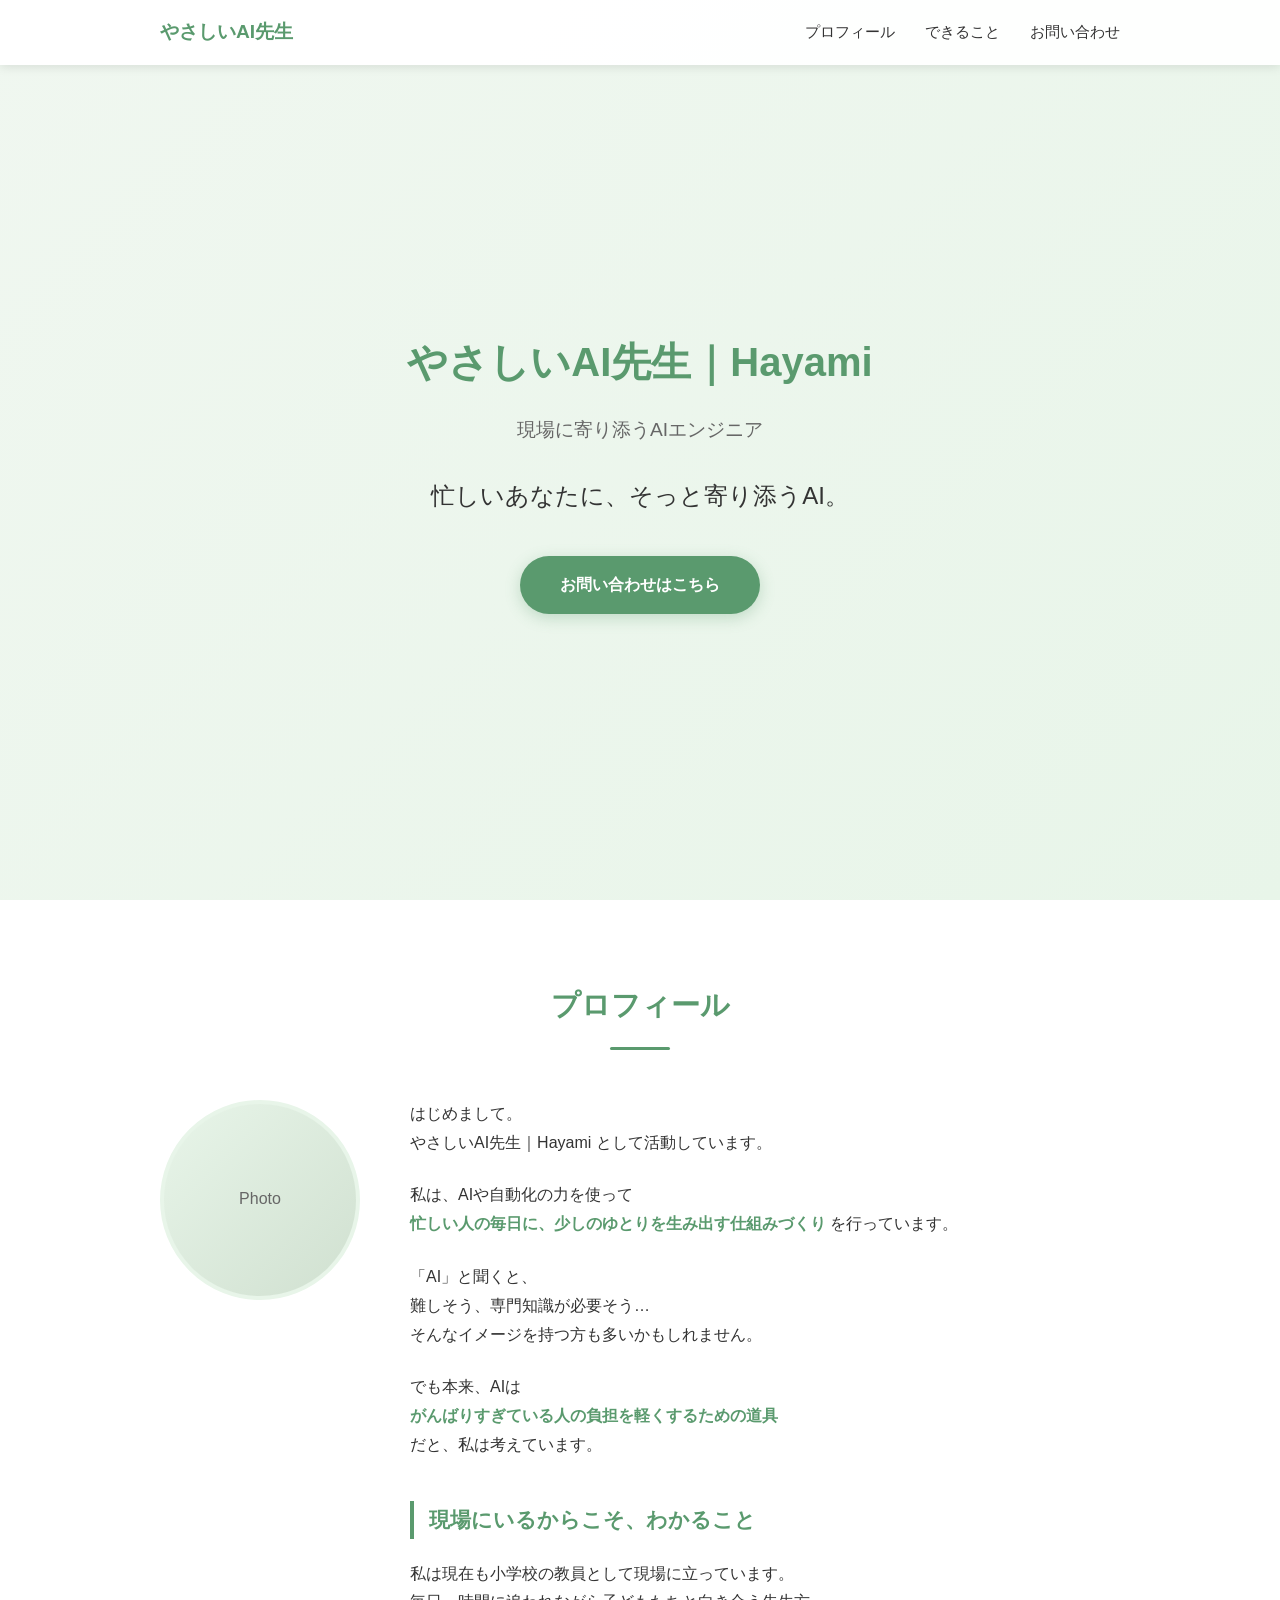
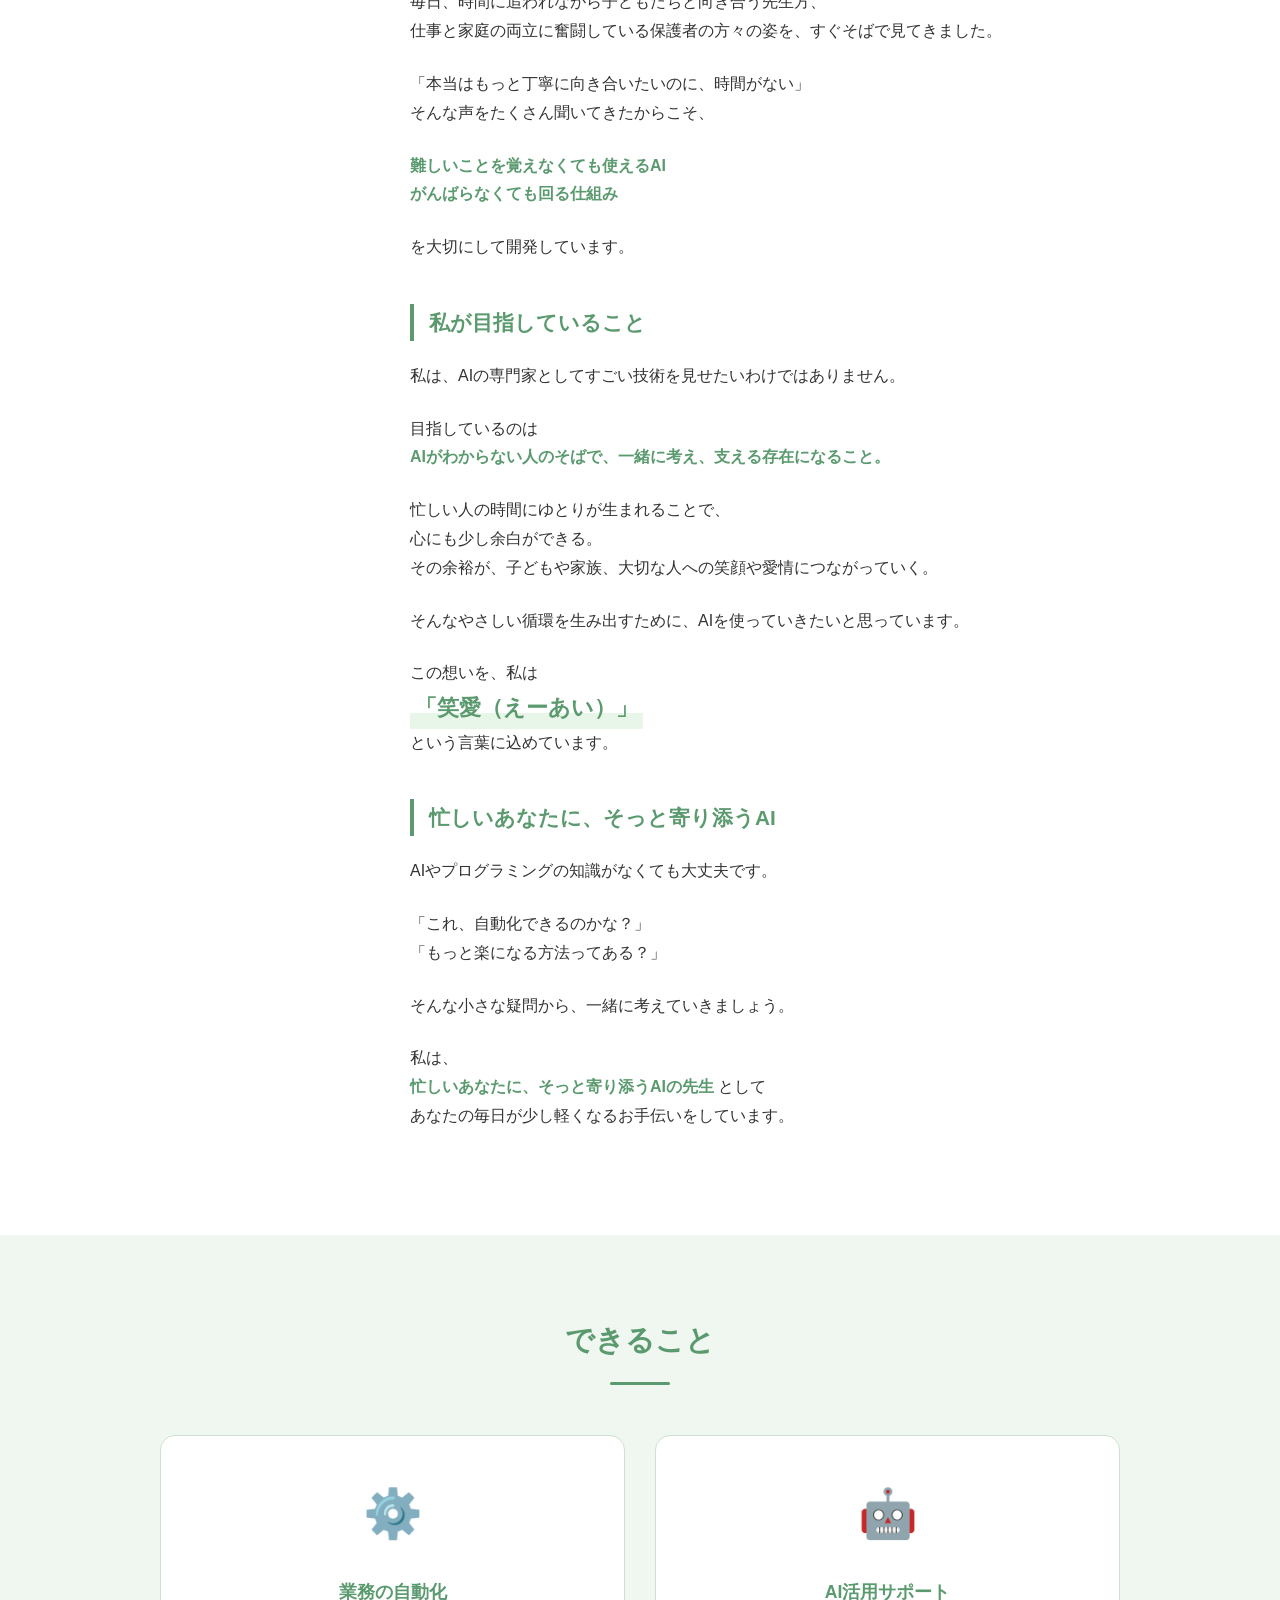
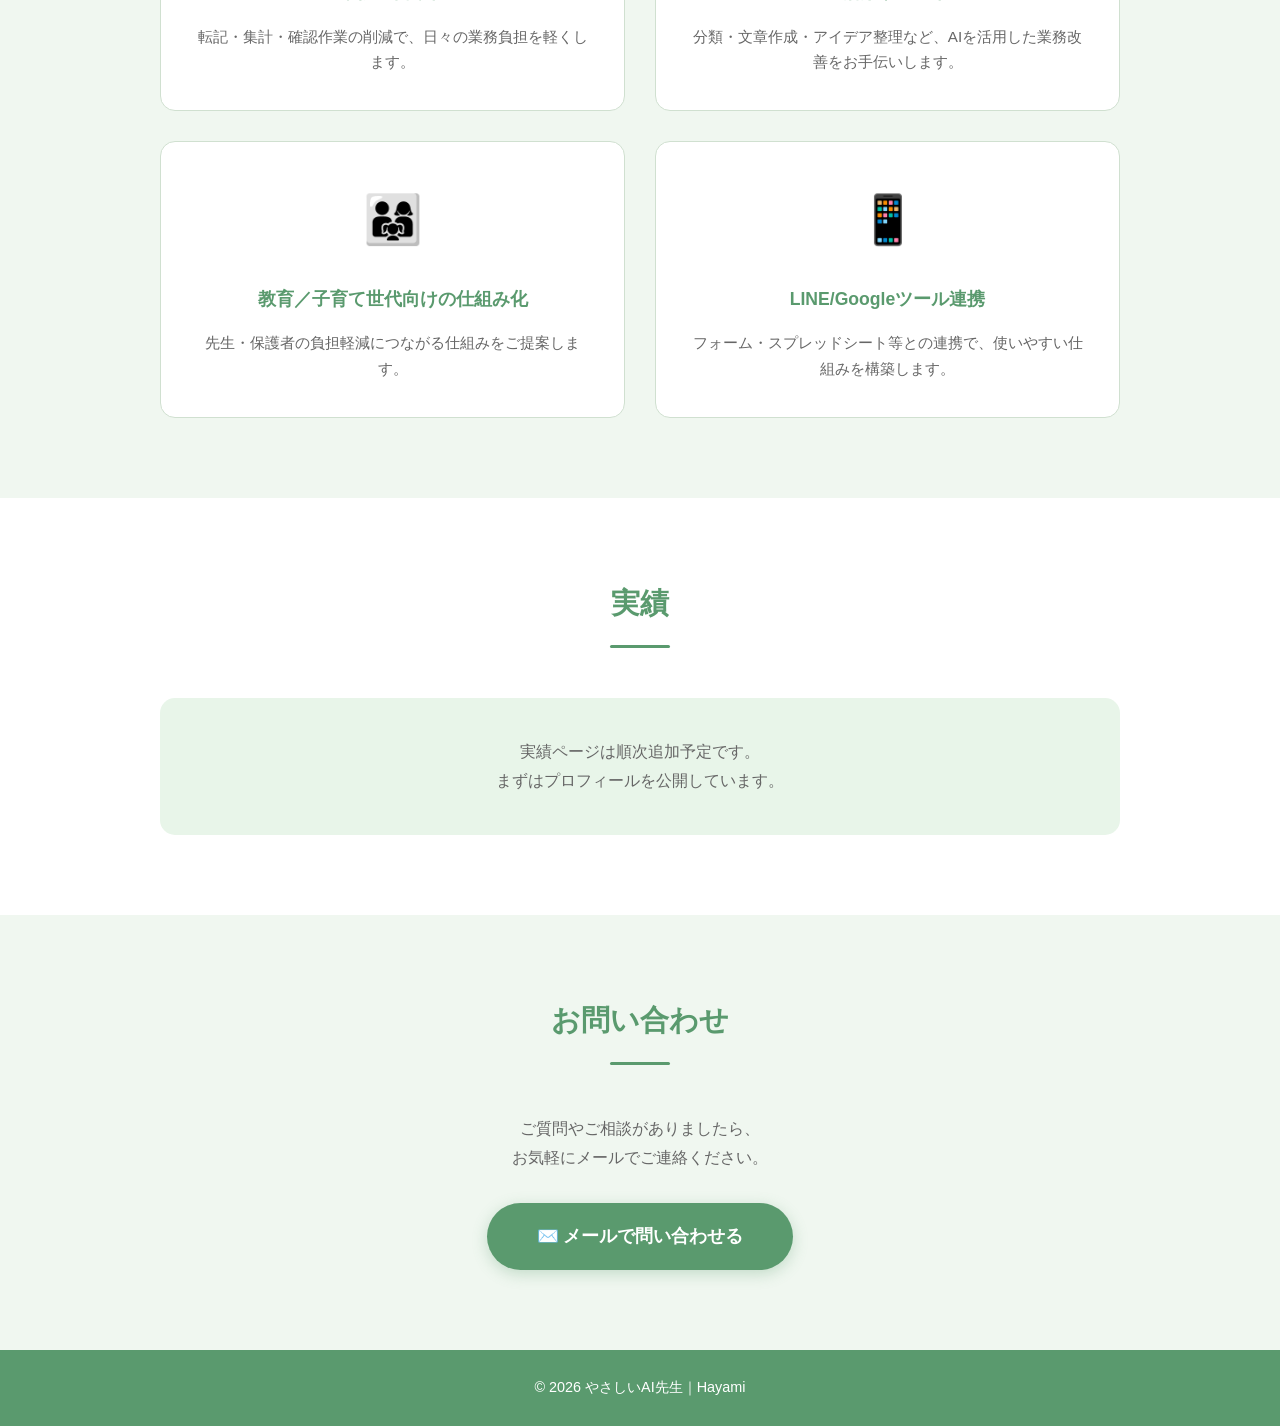
==== index.html @ b4d1268d "Initial commit: やさしいAI先生 ポートフォリオサイト Co-Authored-By: Claude Opus 4.5 <noreply@anthropic.com>" ====
<!DOCTYPE html>
<html lang="ja">
<head>
  <meta charset="UTF-8">
  <meta name="viewport" content="width=device-width, initial-scale=1.0">
  <meta name="description" content="「やさしいAI先生｜Hayami」は、忙しい先生や保護者に寄り添い、AIと自動化で毎日にゆとりを生み出すお手伝いをしています。">
  <title>やさしいAI先生｜Hayami｜忙しいあなたに寄り添うAI</title>
  <link rel="stylesheet" href="styles.css">
</head>
<body>
  <!-- ヘッダーナビゲーション -->
  <header class="header" id="header">
    <nav class="nav">
      <div class="nav-logo">やさしいAI先生</div>
      <ul class="nav-links">
        <li><a href="#profile">プロフィール</a></li>
        <li><a href="#services">できること</a></li>
        <li><a href="#contact">お問い合わせ</a></li>
      </ul>
      <button class="nav-toggle" id="navToggle" aria-label="メニューを開く">
        <span></span>
        <span></span>
        <span></span>
      </button>
    </nav>
  </header>

  <!-- ヒーローセクション -->
  <section class="hero" id="hero">
    <div class="hero-content">
      <h1 class="hero-name">やさしいAI先生｜Hayami</h1>
      <p class="hero-title">現場に寄り添うAIエンジニア</p>
      <p class="hero-catch">忙しいあなたに、そっと寄り添うAI。</p>
      <a href="#contact" class="hero-button">お問い合わせはこちら</a>
    </div>
  </section>

  <!-- プロフィールセクション -->
  <section class="profile section" id="profile">
    <div class="container">
      <h2 class="section-title fade-in">プロフィール</h2>

      <div class="profile-content">
        <div class="profile-image fade-in">
          <div class="profile-placeholder">
            <span>Photo</span>
          </div>
        </div>

        <div class="profile-text fade-in">
          <p>はじめまして。<br>やさしいAI先生｜Hayami として活動しています。</p>

          <p>私は、AIや自動化の力を使って<br><strong>忙しい人の毎日に、少しのゆとりを生み出す仕組みづくり</strong> を行っています。</p>

          <p>「AI」と聞くと、<br>難しそう、専門知識が必要そう…<br>そんなイメージを持つ方も多いかもしれません。</p>

          <p>でも本来、AIは<br><strong>がんばりすぎている人の負担を軽くするための道具</strong><br>だと、私は考えています。</p>

          <h3 class="profile-heading">現場にいるからこそ、わかること</h3>

          <p>私は現在も小学校の教員として現場に立っています。<br>毎日、時間に追われながら子どもたちと向き合う先生方、<br>仕事と家庭の両立に奮闘している保護者の方々の姿を、すぐそばで見てきました。</p>

          <p>「本当はもっと丁寧に向き合いたいのに、時間がない」<br>そんな声をたくさん聞いてきたからこそ、</p>

          <p><strong>難しいことを覚えなくても使えるAI</strong><br><strong>がんばらなくても回る仕組み</strong></p>

          <p>を大切にして開発しています。</p>

          <h3 class="profile-heading">私が目指していること</h3>

          <p>私は、AIの専門家としてすごい技術を見せたいわけではありません。</p>

          <p>目指しているのは<br><strong>AIがわからない人のそばで、一緒に考え、支える存在になること。</strong></p>

          <p>忙しい人の時間にゆとりが生まれることで、<br>心にも少し余白ができる。<br>その余裕が、子どもや家族、大切な人への笑顔や愛情につながっていく。</p>

          <p>そんなやさしい循環を生み出すために、AIを使っていきたいと思っています。</p>

          <p>この想いを、私は<br><span class="highlight">「笑愛（えーあい）」</span><br>という言葉に込めています。</p>

          <h3 class="profile-heading">忙しいあなたに、そっと寄り添うAI</h3>

          <p>AIやプログラミングの知識がなくても大丈夫です。</p>

          <p>「これ、自動化できるのかな？」<br>「もっと楽になる方法ってある？」</p>

          <p>そんな小さな疑問から、一緒に考えていきましょう。</p>

          <p>私は、<br><strong>忙しいあなたに、そっと寄り添うAIの先生</strong> として<br>あなたの毎日が少し軽くなるお手伝いをしています。</p>
        </div>
      </div>
    </div>
  </section>

  <!-- できることセクション -->
  <section class="services section" id="services">
    <div class="container">
      <h2 class="section-title fade-in">できること</h2>

      <div class="services-grid">
        <div class="service-card fade-in">
          <div class="service-icon">⚙️</div>
          <h3 class="service-title">業務の自動化</h3>
          <p class="service-description">転記・集計・確認作業の削減で、日々の業務負担を軽くします。</p>
        </div>

        <div class="service-card fade-in">
          <div class="service-icon">🤖</div>
          <h3 class="service-title">AI活用サポート</h3>
          <p class="service-description">分類・文章作成・アイデア整理など、AIを活用した業務改善をお手伝いします。</p>
        </div>

        <div class="service-card fade-in">
          <div class="service-icon">👨‍👩‍👧</div>
          <h3 class="service-title">教育／子育て世代向けの仕組み化</h3>
          <p class="service-description">先生・保護者の負担軽減につながる仕組みをご提案します。</p>
        </div>

        <div class="service-card fade-in">
          <div class="service-icon">📱</div>
          <h3 class="service-title">LINE/Googleツール連携</h3>
          <p class="service-description">フォーム・スプレッドシート等との連携で、使いやすい仕組みを構築します。</p>
        </div>
      </div>
    </div>
  </section>

  <!-- 実績セクション -->
  <section class="works section" id="works">
    <div class="container">
      <h2 class="section-title fade-in">実績</h2>
      <div class="works-notice fade-in">
        <p>実績ページは順次追加予定です。<br>まずはプロフィールを公開しています。</p>
      </div>
    </div>
  </section>

  <!-- お問い合わせセクション -->
  <section class="contact section" id="contact">
    <div class="container">
      <h2 class="section-title fade-in">お問い合わせ</h2>
      <div class="contact-content fade-in">
        <p>ご質問やご相談がありましたら、<br>お気軽にメールでご連絡ください。</p>
        <a href="mailto:khayami66@gmail.com" class="contact-button">
          ✉️ メールで問い合わせる
        </a>
      </div>
    </div>
  </section>

  <!-- フッター -->
  <footer class="footer">
    <div class="container">
      <p>&copy; 2026 やさしいAI先生｜Hayami</p>
    </div>
  </footer>

  <script src="script.js"></script>
</body>
</html>
---- styles.css ----
/* ========================================
   基本設定
======================================== */
* {
  margin: 0;
  padding: 0;
  box-sizing: border-box;
}

:root {
  --color-bg: #F0F7F0;
  --color-bg-white: #FFFFFF;
  --color-accent: #5A9A6E;
  --color-accent-light: #E8F5E9;
  --color-accent-hover: #4A8A5E;
  --color-text: #333333;
  --color-text-light: #666666;
  --color-border: #D0E0D0;
  --font-family: "Hiragino Kaku Gothic ProN", "Hiragino Sans", "游ゴシック体", "Yu Gothic", YuGothic, "メイリオ", Meiryo, sans-serif;
  --transition: all 0.3s ease;
}

html {
  scroll-behavior: smooth;
  scroll-padding-top: 80px;
}

body {
  font-family: var(--font-family);
  font-size: 16px;
  line-height: 1.8;
  color: var(--color-text);
  background-color: var(--color-bg);
}

.container {
  max-width: 1000px;
  margin: 0 auto;
  padding: 0 20px;
}

.section {
  padding: 80px 0;
}

.section-title {
  font-size: 1.8rem;
  font-weight: bold;
  text-align: center;
  margin-bottom: 50px;
  color: var(--color-accent);
  position: relative;
}

.section-title::after {
  content: "";
  display: block;
  width: 60px;
  height: 3px;
  background-color: var(--color-accent);
  margin: 15px auto 0;
  border-radius: 2px;
}

/* ========================================
   ヘッダー・ナビゲーション
======================================== */
.header {
  position: fixed;
  top: 0;
  left: 0;
  right: 0;
  background-color: rgba(255, 255, 255, 0.95);
  box-shadow: 0 2px 10px rgba(0, 0, 0, 0.1);
  z-index: 1000;
}

.nav {
  display: flex;
  justify-content: space-between;
  align-items: center;
  max-width: 1000px;
  margin: 0 auto;
  padding: 15px 20px;
}

.nav-logo {
  font-size: 1.2rem;
  font-weight: bold;
  color: var(--color-accent);
}

.nav-links {
  display: flex;
  list-style: none;
  gap: 30px;
}

.nav-links a {
  text-decoration: none;
  color: var(--color-text);
  font-size: 0.95rem;
  transition: var(--transition);
  position: relative;
}

.nav-links a::after {
  content: "";
  position: absolute;
  bottom: -5px;
  left: 0;
  width: 0;
  height: 2px;
  background-color: var(--color-accent);
  transition: var(--transition);
}

.nav-links a:hover {
  color: var(--color-accent);
}

.nav-links a:hover::after {
  width: 100%;
}

.nav-toggle {
  display: none;
  flex-direction: column;
  gap: 5px;
  background: none;
  border: none;
  cursor: pointer;
  padding: 5px;
}

.nav-toggle span {
  display: block;
  width: 25px;
  height: 2px;
  background-color: var(--color-text);
  transition: var(--transition);
}

/* ========================================
   ヒーローセクション
======================================== */
.hero {
  min-height: 100vh;
  display: flex;
  align-items: center;
  justify-content: center;
  text-align: center;
  padding: 100px 20px 60px;
  background: linear-gradient(135deg, var(--color-bg) 0%, var(--color-accent-light) 100%);
}

.hero-content {
  max-width: 700px;
}

.hero-name {
  font-size: 2.5rem;
  font-weight: bold;
  color: var(--color-accent);
  margin-bottom: 15px;
}

.hero-title {
  font-size: 1.2rem;
  color: var(--color-text-light);
  margin-bottom: 30px;
}

.hero-catch {
  font-size: 1.5rem;
  color: var(--color-text);
  margin-bottom: 40px;
  line-height: 1.6;
}

.hero-button {
  display: inline-block;
  padding: 15px 40px;
  background-color: var(--color-accent);
  color: white;
  text-decoration: none;
  font-size: 1rem;
  font-weight: bold;
  border-radius: 50px;
  transition: var(--transition);
  box-shadow: 0 4px 15px rgba(90, 154, 110, 0.3);
}

.hero-button:hover {
  background-color: var(--color-accent-hover);
  transform: translateY(-2px);
  box-shadow: 0 6px 20px rgba(90, 154, 110, 0.4);
}

/* ========================================
   プロフィールセクション
======================================== */
.profile {
  background-color: var(--color-bg-white);
}

.profile-content {
  display: flex;
  gap: 50px;
  align-items: flex-start;
}

.profile-image {
  flex-shrink: 0;
}

.profile-placeholder {
  width: 200px;
  height: 200px;
  border-radius: 50%;
  background: linear-gradient(135deg, var(--color-accent-light) 0%, var(--color-border) 100%);
  display: flex;
  align-items: center;
  justify-content: center;
  color: var(--color-text-light);
  font-size: 1rem;
  border: 4px solid var(--color-accent-light);
}

.profile-text {
  flex: 1;
}

.profile-text p {
  margin-bottom: 1.5em;
}

.profile-heading {
  font-size: 1.3rem;
  color: var(--color-accent);
  margin-top: 2em;
  margin-bottom: 1em;
  padding-left: 15px;
  border-left: 4px solid var(--color-accent);
}

.profile-text strong {
  color: var(--color-accent);
}

.highlight {
  display: inline-block;
  font-size: 1.4rem;
  font-weight: bold;
  color: var(--color-accent);
  background: linear-gradient(transparent 60%, var(--color-accent-light) 60%);
  padding: 0 5px;
}

/* ========================================
   できることセクション
======================================== */
.services {
  background-color: var(--color-bg);
}

.services-grid {
  display: grid;
  grid-template-columns: repeat(2, 1fr);
  gap: 30px;
}

.service-card {
  background-color: var(--color-bg-white);
  padding: 35px 30px;
  border-radius: 15px;
  text-align: center;
  transition: var(--transition);
  border: 1px solid var(--color-border);
}

.service-card:hover {
  transform: translateY(-5px);
  box-shadow: 0 10px 30px rgba(90, 154, 110, 0.15);
}

.service-icon {
  font-size: 3rem;
  margin-bottom: 20px;
}

.service-title {
  font-size: 1.1rem;
  font-weight: bold;
  color: var(--color-accent);
  margin-bottom: 15px;
}

.service-description {
  font-size: 0.95rem;
  color: var(--color-text-light);
  line-height: 1.7;
}

/* ========================================
   実績セクション
======================================== */
.works {
  background-color: var(--color-bg-white);
}

.works-notice {
  text-align: center;
  padding: 40px;
  background-color: var(--color-accent-light);
  border-radius: 15px;
  color: var(--color-text-light);
}

.works-notice p {
  font-size: 1rem;
}

/* ========================================
   お問い合わせセクション
======================================== */
.contact {
  background-color: var(--color-bg);
}

.contact-content {
  text-align: center;
}

.contact-content > p:first-child {
  margin-bottom: 30px;
  color: var(--color-text-light);
}

.contact-button {
  display: inline-block;
  padding: 18px 50px;
  background-color: var(--color-accent);
  color: white;
  text-decoration: none;
  font-size: 1.1rem;
  font-weight: bold;
  border-radius: 50px;
  transition: var(--transition);
  box-shadow: 0 4px 15px rgba(90, 154, 110, 0.3);
}

.contact-button:hover {
  background-color: var(--color-accent-hover);
  transform: translateY(-2px);
  box-shadow: 0 6px 20px rgba(90, 154, 110, 0.4);
}

.contact-email {
  margin-top: 20px;
  color: var(--color-text-light);
  font-size: 0.9rem;
}

/* ========================================
   フッター
======================================== */
.footer {
  background-color: var(--color-accent);
  color: white;
  text-align: center;
  padding: 25px 20px;
}

.footer p {
  font-size: 0.9rem;
}

/* ========================================
   フェードインアニメーション
======================================== */
.fade-in {
  opacity: 0;
  transform: translateY(20px);
  transition: opacity 0.6s ease, transform 0.6s ease;
}

.fade-in.visible {
  opacity: 1;
  transform: translateY(0);
}

/* ========================================
   レスポンシブ対応（768px以下）
======================================== */
@media (max-width: 768px) {
  .section {
    padding: 60px 0;
  }

  .section-title {
    font-size: 1.5rem;
    margin-bottom: 40px;
  }

  /* ナビゲーション */
  .nav-toggle {
    display: flex;
  }

  .nav-links {
    position: absolute;
    top: 100%;
    left: 0;
    right: 0;
    flex-direction: column;
    background-color: white;
    padding: 20px;
    gap: 0;
    box-shadow: 0 5px 15px rgba(0, 0, 0, 0.1);
    display: none;
  }

  .nav-links.active {
    display: flex;
  }

  .nav-links li {
    border-bottom: 1px solid var(--color-border);
  }

  .nav-links li:last-child {
    border-bottom: none;
  }

  .nav-links a {
    display: block;
    padding: 15px 0;
  }

  .nav-links a::after {
    display: none;
  }

  .nav-toggle.active span:nth-child(1) {
    transform: rotate(45deg) translate(5px, 5px);
  }

  .nav-toggle.active span:nth-child(2) {
    opacity: 0;
  }

  .nav-toggle.active span:nth-child(3) {
    transform: rotate(-45deg) translate(5px, -5px);
  }

  /* ヒーロー */
  .hero {
    padding: 100px 20px 50px;
  }

  .hero-name {
    font-size: 1.8rem;
  }

  .hero-title {
    font-size: 1rem;
  }

  .hero-catch {
    font-size: 1.2rem;
  }

  .hero-button {
    padding: 12px 30px;
    font-size: 0.95rem;
  }

  /* プロフィール */
  .profile-content {
    flex-direction: column;
    align-items: center;
  }

  .profile-placeholder {
    width: 150px;
    height: 150px;
  }

  .profile-text {
    text-align: left;
  }

  .profile-heading {
    font-size: 1.1rem;
  }

  .highlight {
    font-size: 1.2rem;
  }

  /* できること */
  .services-grid {
    grid-template-columns: 1fr;
    gap: 20px;
  }

  .service-card {
    padding: 30px 25px;
  }

  .service-icon {
    font-size: 2.5rem;
  }

  /* お問い合わせ */
  .contact-button {
    padding: 15px 40px;
    font-size: 1rem;
  }
}

/* ========================================
   480px以下（小さいスマホ）
======================================== */
@media (max-width: 480px) {
  body {
    font-size: 15px;
  }

  .hero-name {
    font-size: 1.5rem;
  }

  .hero-catch {
    font-size: 1.1rem;
  }

  .profile-placeholder {
    width: 120px;
    height: 120px;
  }

  .contact-button {
    padding: 12px 30px;
    font-size: 0.95rem;
  }
}
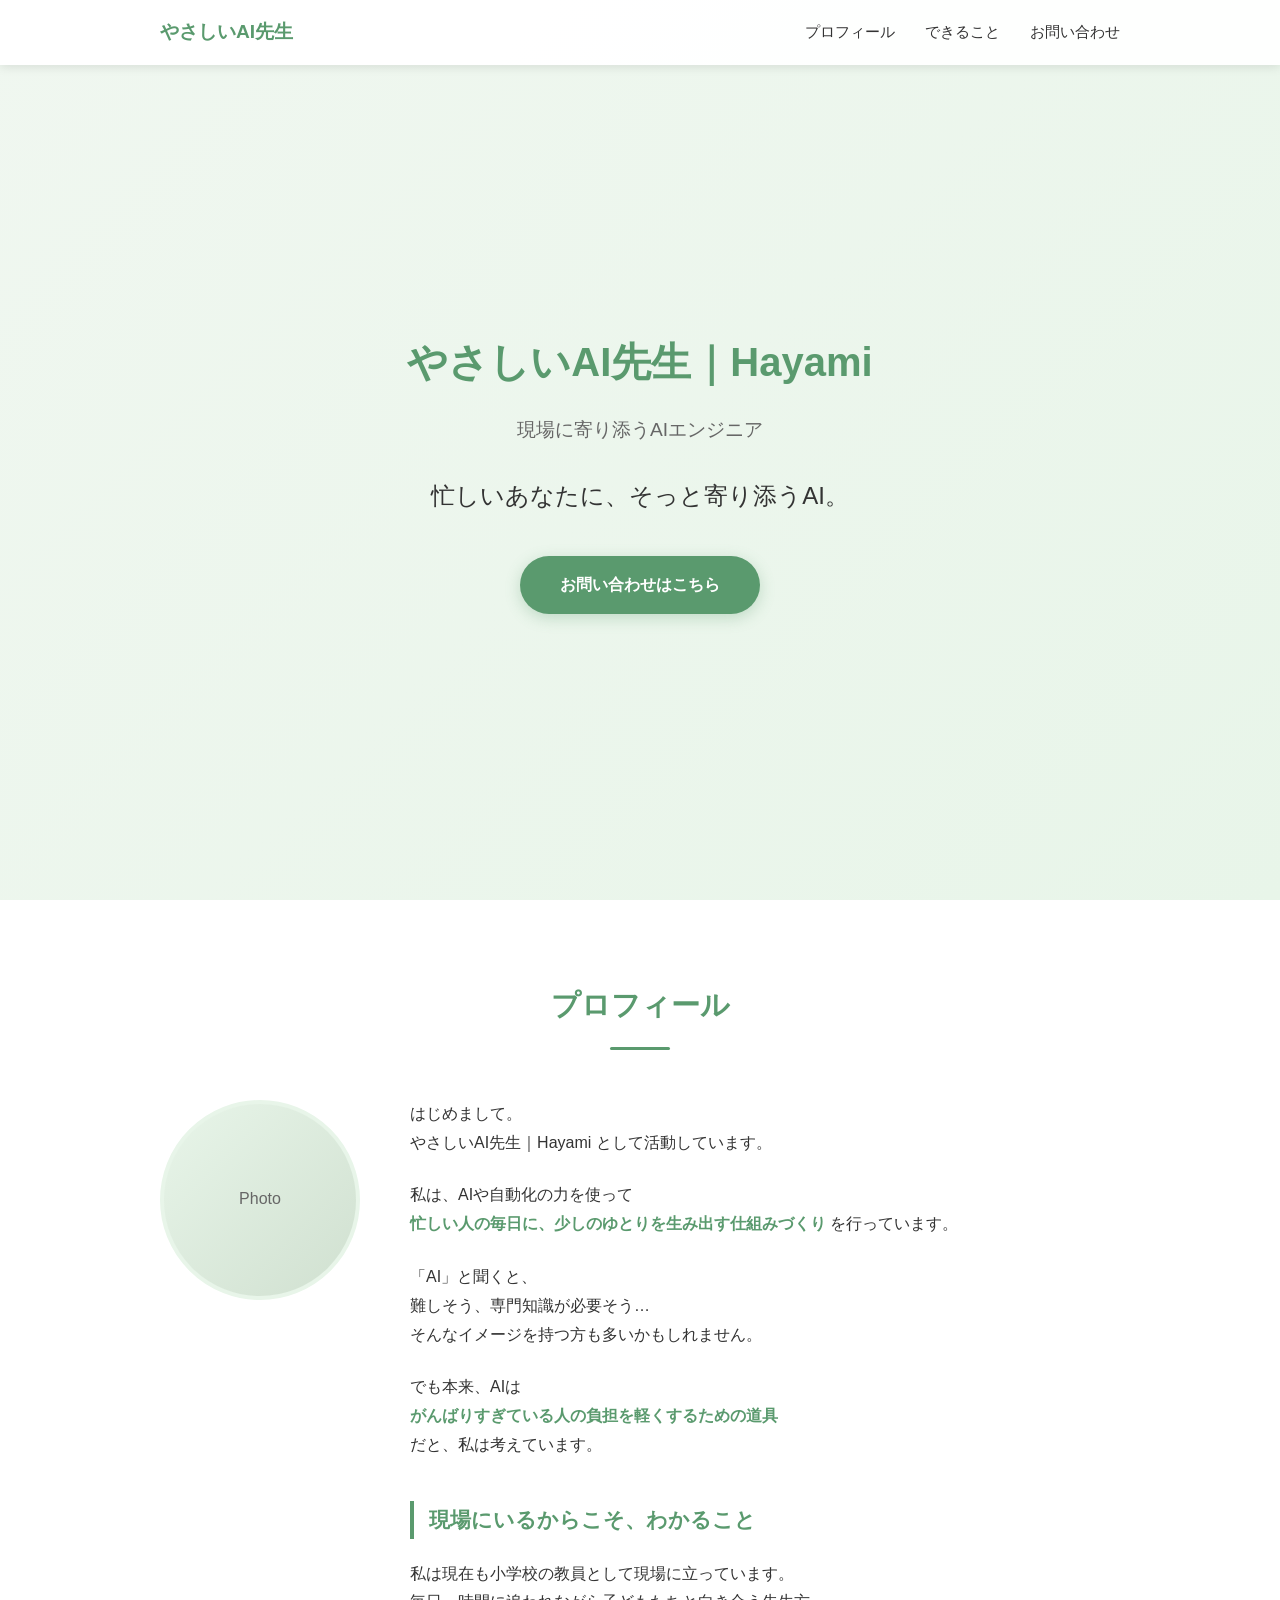
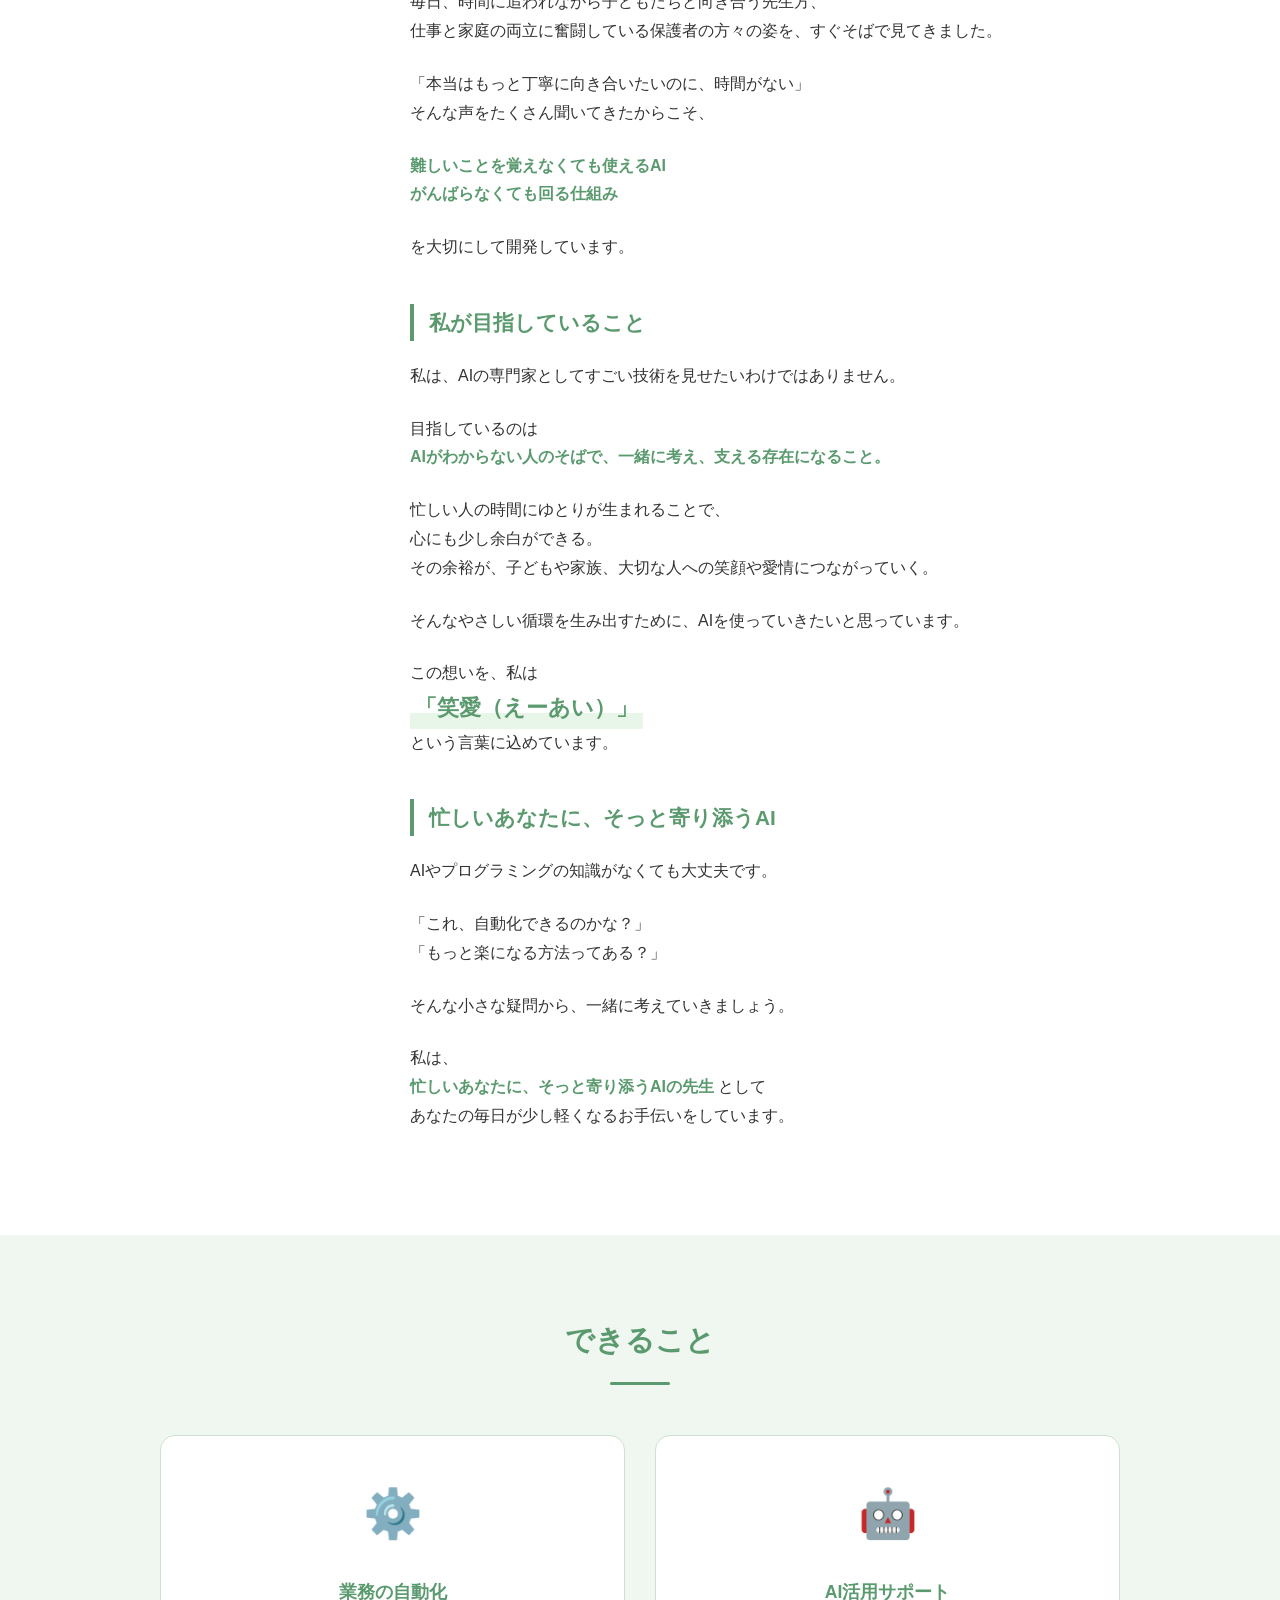
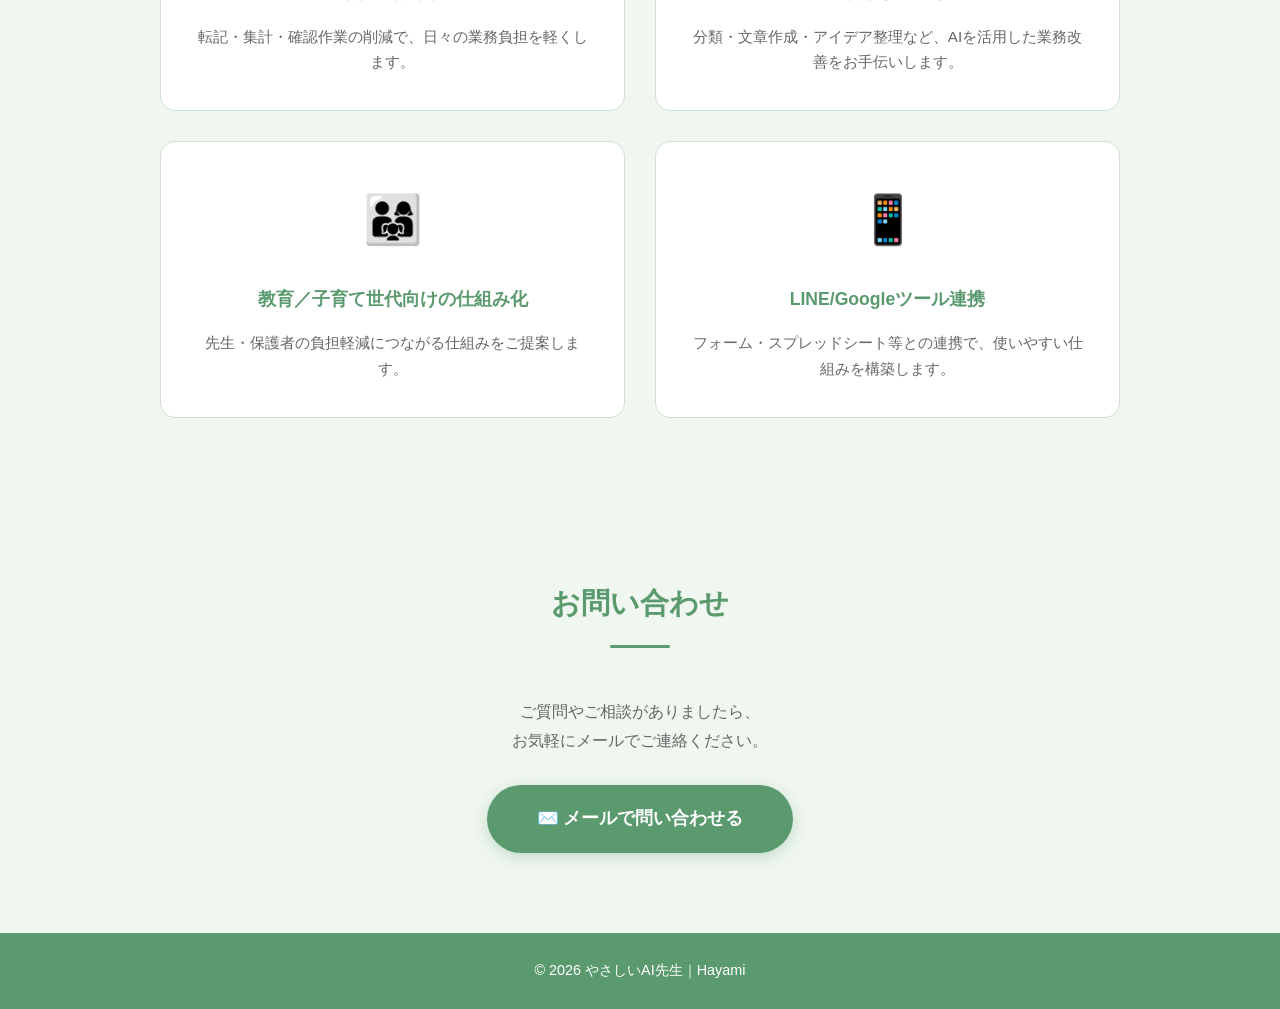
==== commit 1d02c135: "Remove: 実績セクションを削除 Co-Authored-By: Claude Opus 4.5 <noreply@anthropic.com>" ====
--- a/index.html
+++ b/index.html
@@ -125,16 +125,6 @@
     </div>
   </section>
 
-  <!-- 実績セクション -->
-  <section class="works section" id="works">
-    <div class="container">
-      <h2 class="section-title fade-in">実績</h2>
-      <div class="works-notice fade-in">
-        <p>実績ページは順次追加予定です。<br>まずはプロフィールを公開しています。</p>
-      </div>
-    </div>
-  </section>
-
   <!-- お問い合わせセクション -->
   <section class="contact section" id="contact">
     <div class="container">
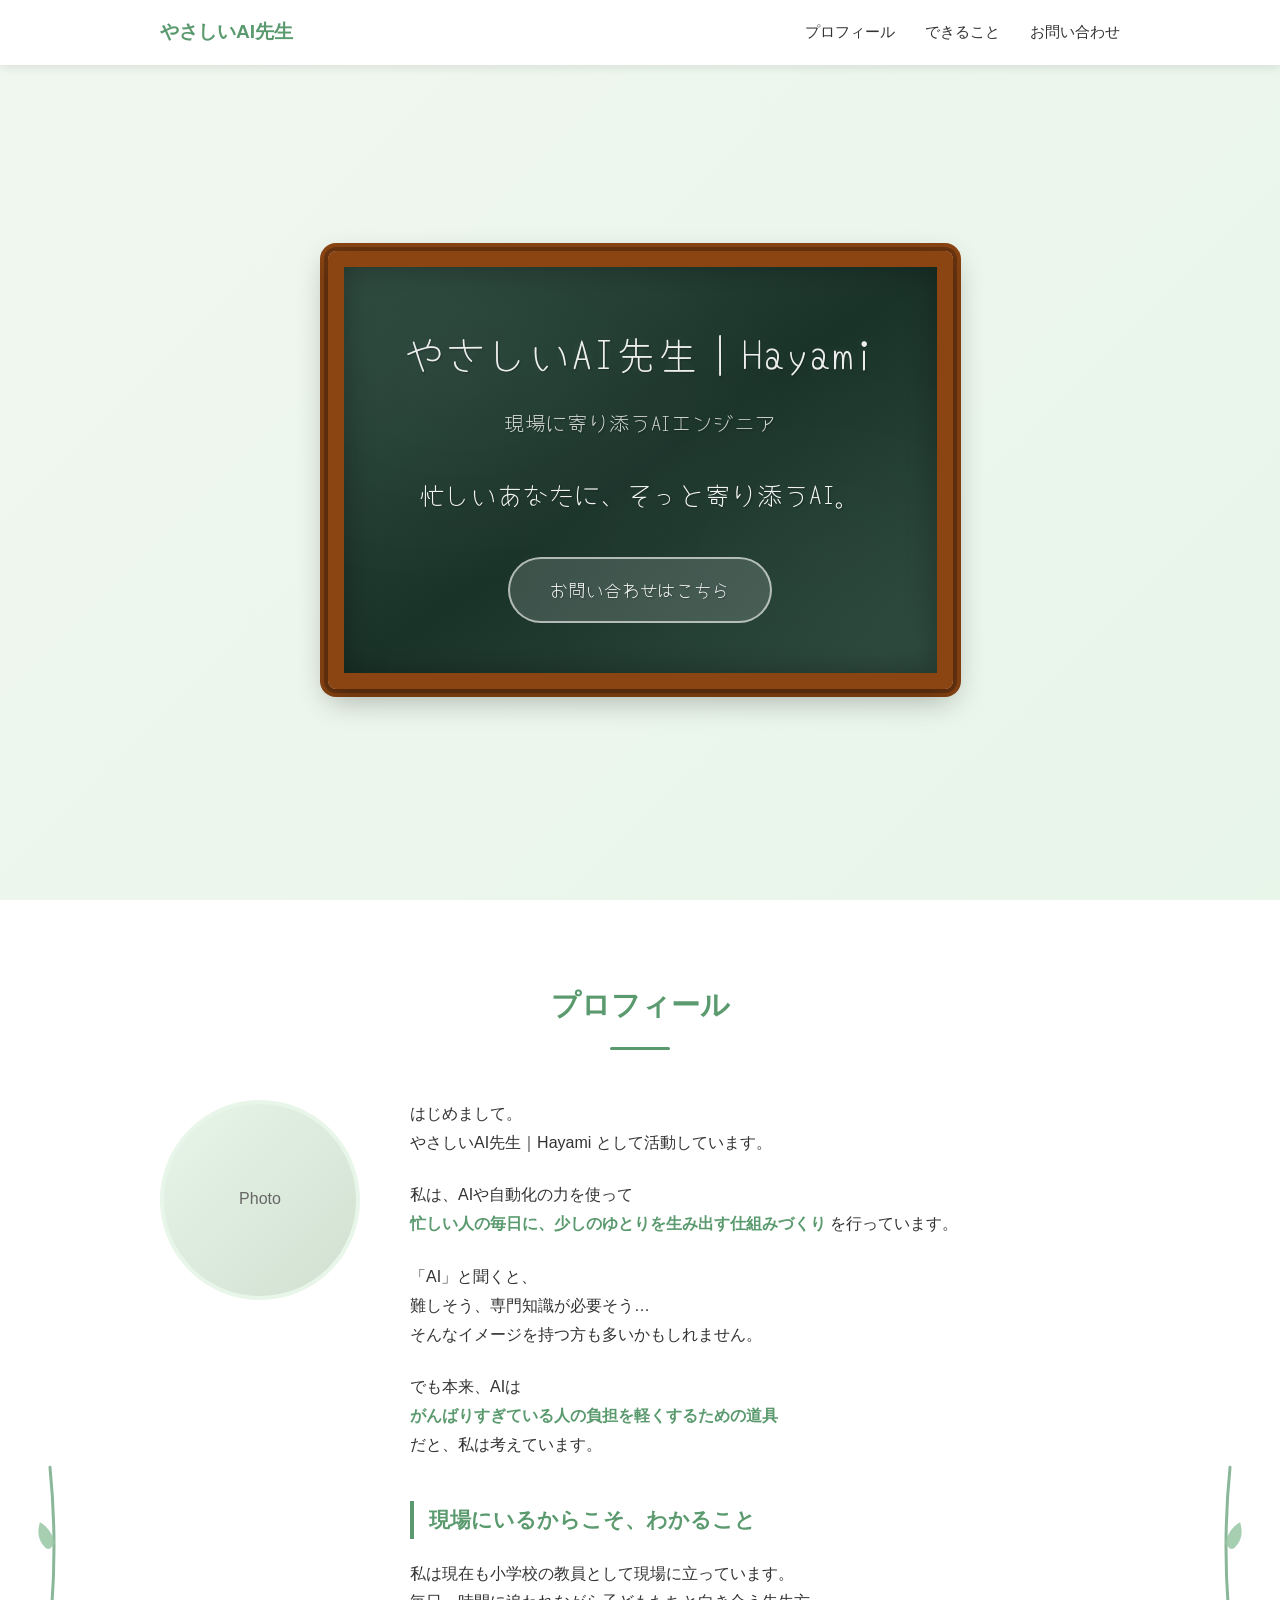
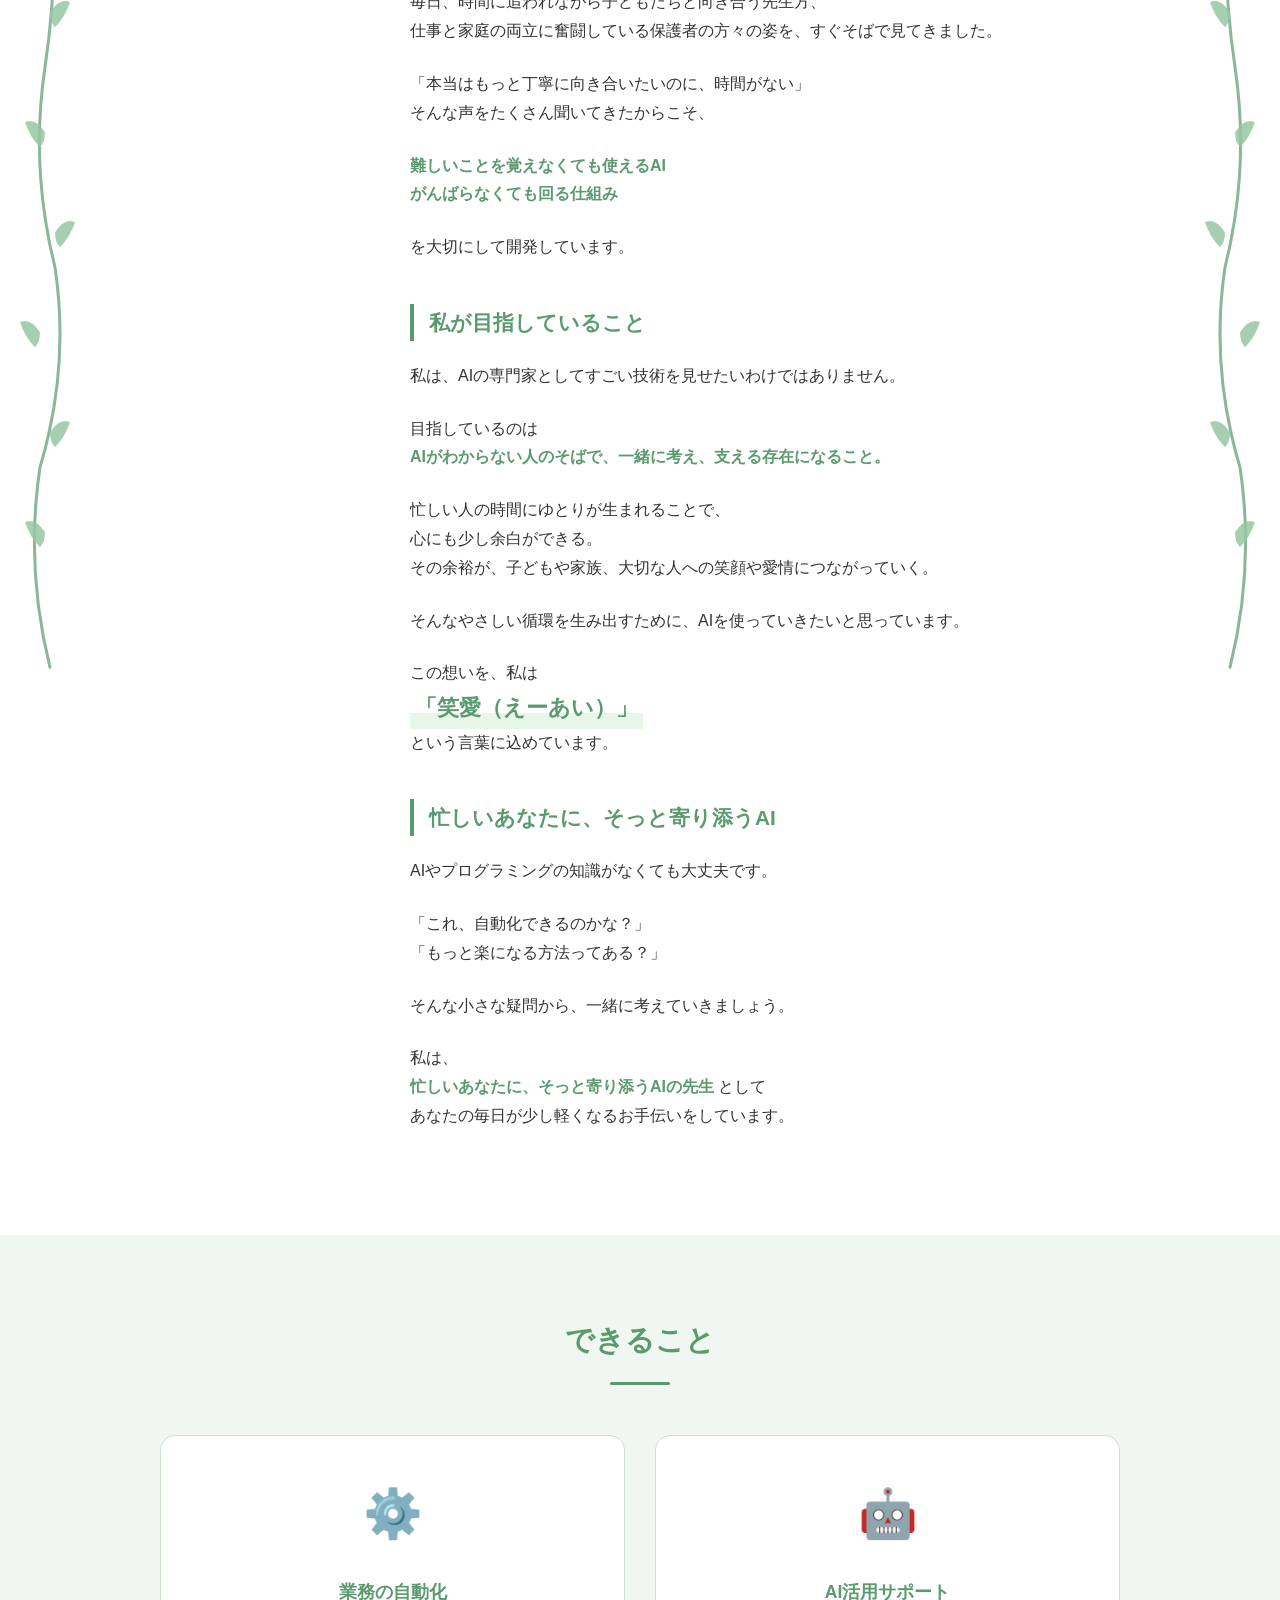
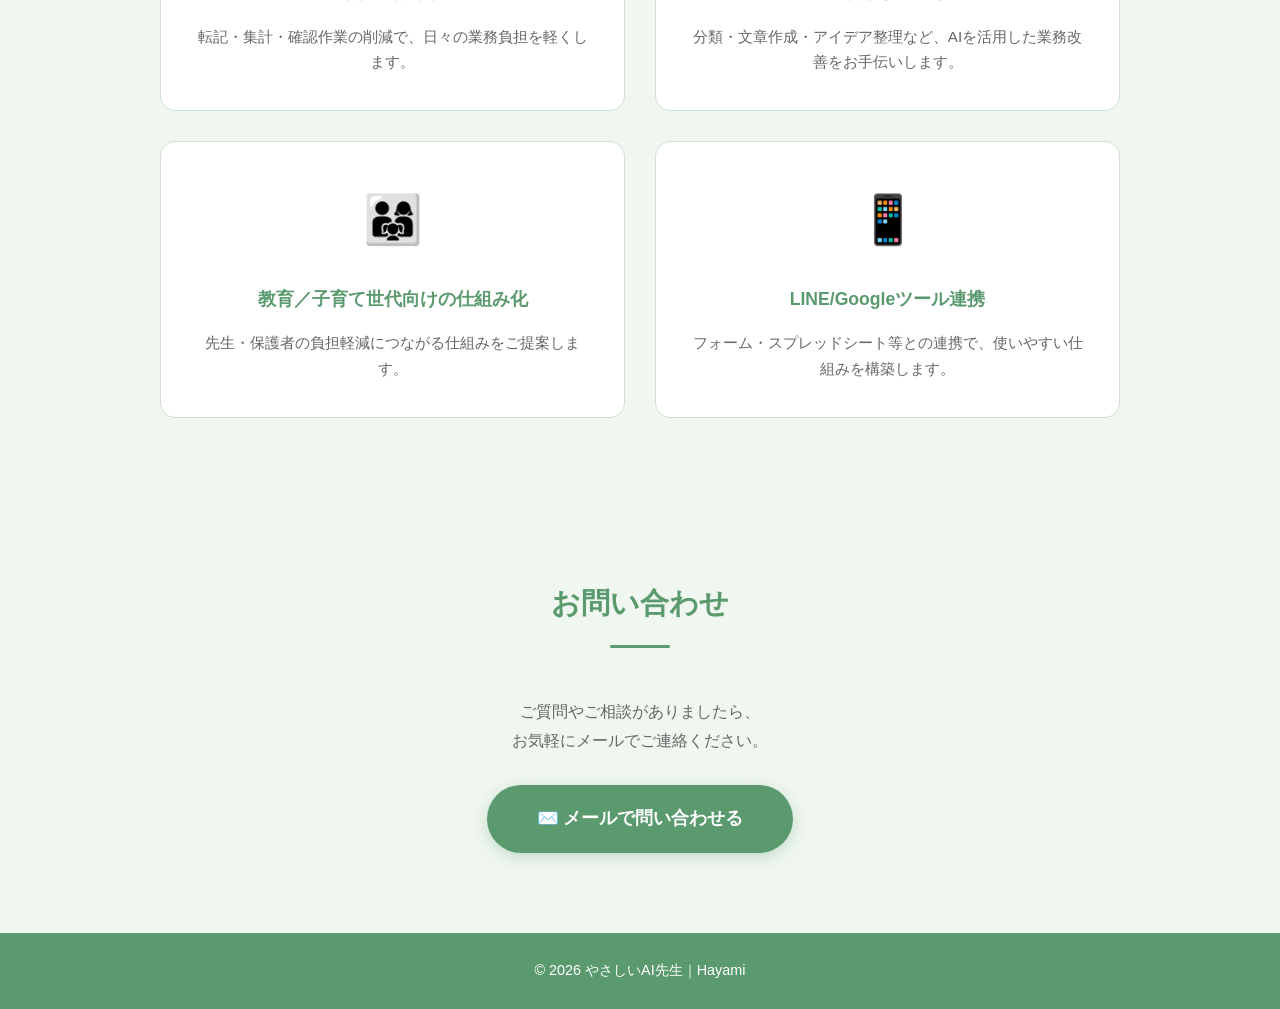
==== commit 6b2f9be4: "Update: デザインバージョンアップ（黒板・蔦・花） - ヒーローセクション: 黒板風デザイン + チョーク風フォント（Yomogi） - プロフィールセクション: 蔦のSVG装飾（両サイド） -" ====
--- a/index.html
+++ b/index.html
@@ -5,6 +5,9 @@
   <meta name="viewport" content="width=device-width, initial-scale=1.0">
   <meta name="description" content="「やさしいAI先生｜Hayami」は、忙しい先生や保護者に寄り添い、AIと自動化で毎日にゆとりを生み出すお手伝いをしています。">
   <title>やさしいAI先生｜Hayami｜忙しいあなたに寄り添うAI</title>
+  <link rel="preconnect" href="https://fonts.googleapis.com">
+  <link rel="preconnect" href="https://fonts.gstatic.com" crossorigin>
+  <link href="https://fonts.googleapis.com/css2?family=Yomogi&display=swap" rel="stylesheet">
   <link rel="stylesheet" href="styles.css">
 </head>
 <body>
@@ -27,16 +30,98 @@
 
   <!-- ヒーローセクション -->
   <section class="hero" id="hero">
-    <div class="hero-content">
-      <h1 class="hero-name">やさしいAI先生｜Hayami</h1>
-      <p class="hero-title">現場に寄り添うAIエンジニア</p>
-      <p class="hero-catch">忙しいあなたに、そっと寄り添うAI。</p>
-      <a href="#contact" class="hero-button">お問い合わせはこちら</a>
+    <div class="chalkboard">
+      <div class="chalkboard-inner">
+        <h1 class="hero-name">やさしいAI先生｜Hayami</h1>
+        <p class="hero-title">現場に寄り添うAIエンジニア</p>
+        <p class="hero-catch">忙しいあなたに、そっと寄り添うAI。</p>
+        <a href="#contact" class="hero-button">お問い合わせはこちら</a>
+      </div>
     </div>
   </section>
 
   <!-- プロフィールセクション -->
   <section class="profile section" id="profile">
+    <!-- 左側の蔦と花 -->
+    <div class="vine-decoration vine-left">
+      <svg viewBox="0 0 60 800" xmlns="http://www.w3.org/2000/svg" class="vine-svg">
+        <path class="vine-stem" d="M30 0 Q40 100 25 200 Q10 300 35 400 Q50 500 20 600 Q5 700 30 800" fill="none" stroke="#5A9A6E" stroke-width="3"/>
+        <path class="vine-leaf" d="M25 80 Q15 70 20 55 Q30 60 35 75 Q30 85 25 80" fill="#6BAF7E"/>
+        <path class="vine-leaf" d="M35 160 Q45 150 50 135 Q40 130 30 145 Q30 155 35 160" fill="#6BAF7E"/>
+        <path class="vine-leaf" d="M20 280 Q10 270 5 255 Q15 250 25 265 Q25 275 20 280" fill="#6BAF7E"/>
+        <path class="vine-leaf" d="M40 380 Q50 370 55 355 Q45 350 35 365 Q35 375 40 380" fill="#6BAF7E"/>
+        <path class="vine-leaf" d="M15 480 Q5 470 0 455 Q10 450 20 465 Q20 475 15 480" fill="#6BAF7E"/>
+        <path class="vine-leaf" d="M35 580 Q45 570 50 555 Q40 550 30 565 Q30 575 35 580" fill="#6BAF7E"/>
+        <path class="vine-leaf" d="M20 680 Q10 670 5 655 Q15 650 25 665 Q25 675 20 680" fill="#6BAF7E"/>
+      </svg>
+      <div class="flower flower-1 fade-in">
+        <svg viewBox="0 0 40 40" xmlns="http://www.w3.org/2000/svg">
+          <circle cx="20" cy="20" r="5" fill="#FFD700"/>
+          <ellipse cx="20" cy="8" rx="5" ry="8" fill="white"/>
+          <ellipse cx="20" cy="32" rx="5" ry="8" fill="white"/>
+          <ellipse cx="8" cy="20" rx="8" ry="5" fill="white"/>
+          <ellipse cx="32" cy="20" rx="8" ry="5" fill="white"/>
+          <ellipse cx="11" cy="11" rx="5" ry="7" fill="white" transform="rotate(-45 11 11)"/>
+          <ellipse cx="29" cy="11" rx="5" ry="7" fill="white" transform="rotate(45 29 11)"/>
+          <ellipse cx="11" cy="29" rx="5" ry="7" fill="white" transform="rotate(45 11 29)"/>
+          <ellipse cx="29" cy="29" rx="5" ry="7" fill="white" transform="rotate(-45 29 29)"/>
+        </svg>
+      </div>
+      <div class="flower flower-2 fade-in">
+        <svg viewBox="0 0 40 40" xmlns="http://www.w3.org/2000/svg">
+          <circle cx="20" cy="20" r="5" fill="#FFD700"/>
+          <ellipse cx="20" cy="8" rx="5" ry="8" fill="white"/>
+          <ellipse cx="20" cy="32" rx="5" ry="8" fill="white"/>
+          <ellipse cx="8" cy="20" rx="8" ry="5" fill="white"/>
+          <ellipse cx="32" cy="20" rx="8" ry="5" fill="white"/>
+          <ellipse cx="11" cy="11" rx="5" ry="7" fill="white" transform="rotate(-45 11 11)"/>
+          <ellipse cx="29" cy="11" rx="5" ry="7" fill="white" transform="rotate(45 29 11)"/>
+          <ellipse cx="11" cy="29" rx="5" ry="7" fill="white" transform="rotate(45 11 29)"/>
+          <ellipse cx="29" cy="29" rx="5" ry="7" fill="white" transform="rotate(-45 29 29)"/>
+        </svg>
+      </div>
+    </div>
+
+    <!-- 右側の蔦と花 -->
+    <div class="vine-decoration vine-right">
+      <svg viewBox="0 0 60 800" xmlns="http://www.w3.org/2000/svg" class="vine-svg">
+        <path class="vine-stem" d="M30 0 Q20 100 35 200 Q50 300 25 400 Q10 500 40 600 Q55 700 30 800" fill="none" stroke="#5A9A6E" stroke-width="3"/>
+        <path class="vine-leaf" d="M35 80 Q45 70 40 55 Q30 60 25 75 Q30 85 35 80" fill="#6BAF7E"/>
+        <path class="vine-leaf" d="M25 160 Q15 150 10 135 Q20 130 30 145 Q30 155 25 160" fill="#6BAF7E"/>
+        <path class="vine-leaf" d="M40 280 Q50 270 55 255 Q45 250 35 265 Q35 275 40 280" fill="#6BAF7E"/>
+        <path class="vine-leaf" d="M20 380 Q10 370 5 355 Q15 350 25 365 Q25 375 20 380" fill="#6BAF7E"/>
+        <path class="vine-leaf" d="M45 480 Q55 470 60 455 Q50 450 40 465 Q40 475 45 480" fill="#6BAF7E"/>
+        <path class="vine-leaf" d="M25 580 Q15 570 10 555 Q20 550 30 565 Q30 575 25 580" fill="#6BAF7E"/>
+        <path class="vine-leaf" d="M40 680 Q50 670 55 655 Q45 650 35 665 Q35 675 40 680" fill="#6BAF7E"/>
+      </svg>
+      <div class="flower flower-3 fade-in">
+        <svg viewBox="0 0 40 40" xmlns="http://www.w3.org/2000/svg">
+          <circle cx="20" cy="20" r="5" fill="#FFD700"/>
+          <ellipse cx="20" cy="8" rx="5" ry="8" fill="white"/>
+          <ellipse cx="20" cy="32" rx="5" ry="8" fill="white"/>
+          <ellipse cx="8" cy="20" rx="8" ry="5" fill="white"/>
+          <ellipse cx="32" cy="20" rx="8" ry="5" fill="white"/>
+          <ellipse cx="11" cy="11" rx="5" ry="7" fill="white" transform="rotate(-45 11 11)"/>
+          <ellipse cx="29" cy="11" rx="5" ry="7" fill="white" transform="rotate(45 29 11)"/>
+          <ellipse cx="11" cy="29" rx="5" ry="7" fill="white" transform="rotate(45 11 29)"/>
+          <ellipse cx="29" cy="29" rx="5" ry="7" fill="white" transform="rotate(-45 29 29)"/>
+        </svg>
+      </div>
+      <div class="flower flower-4 fade-in">
+        <svg viewBox="0 0 40 40" xmlns="http://www.w3.org/2000/svg">
+          <circle cx="20" cy="20" r="5" fill="#FFD700"/>
+          <ellipse cx="20" cy="8" rx="5" ry="8" fill="white"/>
+          <ellipse cx="20" cy="32" rx="5" ry="8" fill="white"/>
+          <ellipse cx="8" cy="20" rx="8" ry="5" fill="white"/>
+          <ellipse cx="32" cy="20" rx="8" ry="5" fill="white"/>
+          <ellipse cx="11" cy="11" rx="5" ry="7" fill="white" transform="rotate(-45 11 11)"/>
+          <ellipse cx="29" cy="11" rx="5" ry="7" fill="white" transform="rotate(45 29 11)"/>
+          <ellipse cx="11" cy="29" rx="5" ry="7" fill="white" transform="rotate(45 11 29)"/>
+          <ellipse cx="29" cy="29" rx="5" ry="7" fill="white" transform="rotate(-45 29 29)"/>
+        </svg>
+      </div>
+    </div>
+
     <div class="container">
       <h2 class="section-title fade-in">プロフィール</h2>
 
--- a/styles.css
+++ b/styles.css
@@ -142,7 +142,7 @@
 }
 
 /* ========================================
-   ヒーローセクション
+   ヒーローセクション（黒板デザイン）
 ======================================== */
 .hero {
   min-height: 100vh;
@@ -154,47 +154,88 @@
   background: linear-gradient(135deg, var(--color-bg) 0%, var(--color-accent-light) 100%);
 }
 
-.hero-content {
-  max-width: 700px;
+.chalkboard {
+  background: linear-gradient(145deg, #2d4a3e 0%, #1a3329 50%, #2d4a3e 100%);
+  border: 16px solid #8B4513;
+  border-radius: 8px;
+  padding: 50px 60px;
+  box-shadow:
+    inset 0 0 30px rgba(0, 0, 0, 0.3),
+    0 10px 30px rgba(0, 0, 0, 0.3),
+    0 0 0 4px #6B3510,
+    0 0 0 8px #8B4513;
+  position: relative;
+  max-width: 800px;
+}
+
+.chalkboard::before {
+  content: "";
+  position: absolute;
+  top: 0;
+  left: 0;
+  right: 0;
+  bottom: 0;
+  background:
+    radial-gradient(ellipse at 20% 30%, rgba(255, 255, 255, 0.03) 0%, transparent 50%),
+    radial-gradient(ellipse at 80% 70%, rgba(255, 255, 255, 0.02) 0%, transparent 50%);
+  pointer-events: none;
+}
+
+.chalkboard-inner {
+  position: relative;
+  z-index: 1;
 }
 
 .hero-name {
+  font-family: "Yomogi", cursive;
   font-size: 2.5rem;
-  font-weight: bold;
-  color: var(--color-accent);
+  font-weight: normal;
+  color: rgba(255, 255, 255, 0.92);
   margin-bottom: 15px;
+  text-shadow:
+    1px 1px 2px rgba(0, 0, 0, 0.3),
+    0 0 10px rgba(255, 255, 255, 0.1);
+  letter-spacing: 0.05em;
 }
 
 .hero-title {
-  font-size: 1.2rem;
-  color: var(--color-text-light);
+  font-family: "Yomogi", cursive;
+  font-size: 1.3rem;
+  color: rgba(255, 255, 255, 0.8);
   margin-bottom: 30px;
+  text-shadow: 1px 1px 2px rgba(0, 0, 0, 0.3);
 }
 
 .hero-catch {
-  font-size: 1.5rem;
-  color: var(--color-text);
+  font-family: "Yomogi", cursive;
+  font-size: 1.6rem;
+  color: rgba(255, 255, 255, 0.95);
   margin-bottom: 40px;
-  line-height: 1.6;
+  line-height: 1.8;
+  text-shadow:
+    1px 1px 2px rgba(0, 0, 0, 0.3),
+    0 0 15px rgba(255, 255, 255, 0.1);
 }
 
 .hero-button {
   display: inline-block;
   padding: 15px 40px;
-  background-color: var(--color-accent);
+  background-color: rgba(255, 255, 255, 0.15);
   color: white;
   text-decoration: none;
-  font-size: 1rem;
-  font-weight: bold;
+  font-family: "Yomogi", cursive;
+  font-size: 1.1rem;
+  border: 2px solid rgba(255, 255, 255, 0.6);
   border-radius: 50px;
   transition: var(--transition);
-  box-shadow: 0 4px 15px rgba(90, 154, 110, 0.3);
+  text-shadow: 1px 1px 2px rgba(0, 0, 0, 0.3);
 }
 
 .hero-button:hover {
-  background-color: var(--color-accent-hover);
+  background-color: rgba(255, 255, 255, 0.25);
+  border-color: rgba(255, 255, 255, 0.9);
   transform: translateY(-2px);
-  box-shadow: 0 6px 20px rgba(90, 154, 110, 0.4);
+  box-shadow: 0 5px 20px rgba(0, 0, 0, 0.3);
 }
 
 /* ========================================
@@ -202,6 +243,70 @@
 ======================================== */
 .profile {
   background-color: var(--color-bg-white);
+  position: relative;
+  overflow: hidden;
+}
+
+/* 蔦の装飾 */
+.vine-decoration {
+  position: absolute;
+  top: 0;
+  bottom: 0;
+  width: 60px;
+  pointer-events: none;
+  z-index: 1;
+}
+
+.vine-left {
+  left: 20px;
+}
+
+.vine-right {
+  right: 20px;
+}
+
+.vine-svg {
+  width: 100%;
+  height: 100%;
+  opacity: 0.7;
+}
+
+.vine-stem {
+  stroke-linecap: round;
+}
+
+.vine-leaf {
+  opacity: 0.85;
+}
+
+/* 花の装飾 */
+.flower {
+  position: absolute;
+  width: 35px;
+  height: 35px;
+  filter: drop-shadow(0 2px 4px rgba(0, 0, 0, 0.1));
+}
+
+.vine-left .flower-1 {
+  top: 15%;
+  left: 15px;
+}
+
+.vine-left .flower-2 {
+  top: 55%;
+  left: 5px;
+}
+
+.vine-right .flower-3 {
+  top: 30%;
+  right: 15px;
+  left: auto;
+}
+
+.vine-right .flower-4 {
+  top: 75%;
+  right: 5px;
+  left: auto;
 }
 
 .profile-content {
@@ -403,6 +508,23 @@
     margin-bottom: 40px;
   }
 
+  /* 黒板 */
+  .chalkboard {
+    border-width: 10px;
+    padding: 30px 25px;
+    margin: 0 10px;
+    box-shadow:
+      inset 0 0 20px rgba(0, 0, 0, 0.3),
+      0 8px 20px rgba(0, 0, 0, 0.3),
+      0 0 0 3px #6B3510,
+      0 0 0 6px #8B4513;
+  }
+
+  /* 蔦と花（タブレット以下では非表示） */
+  .vine-decoration {
+    display: none;
+  }
+
   /* ナビゲーション */
   .nav-toggle {
     display: flex;
@@ -456,11 +578,11 @@
 
   /* ヒーロー */
   .hero {
-    padding: 100px 20px 50px;
+    padding: 100px 10px 50px;
   }
 
   .hero-name {
-    font-size: 1.8rem;
+    font-size: 1.6rem;
   }
 
   .hero-title {
@@ -468,7 +590,8 @@
   }
 
   .hero-catch {
-    font-size: 1.2rem;
+    font-size: 1.15rem;
+    line-height: 1.7;
   }
 
   .hero-button {
@@ -528,12 +651,26 @@
     font-size: 15px;
   }
 
+  .chalkboard {
+    border-width: 8px;
+    padding: 25px 20px;
+    box-shadow:
+      inset 0 0 15px rgba(0, 0, 0, 0.3),
+      0 6px 15px rgba(0, 0, 0, 0.3),
+      0 0 0 2px #6B3510,
+      0 0 0 4px #8B4513;
+  }
+
   .hero-name {
-    font-size: 1.5rem;
+    font-size: 1.4rem;
+  }
+
+  .hero-title {
+    font-size: 0.9rem;
   }
 
   .hero-catch {
-    font-size: 1.1rem;
+    font-size: 1.05rem;
   }
 
   .profile-placeholder {
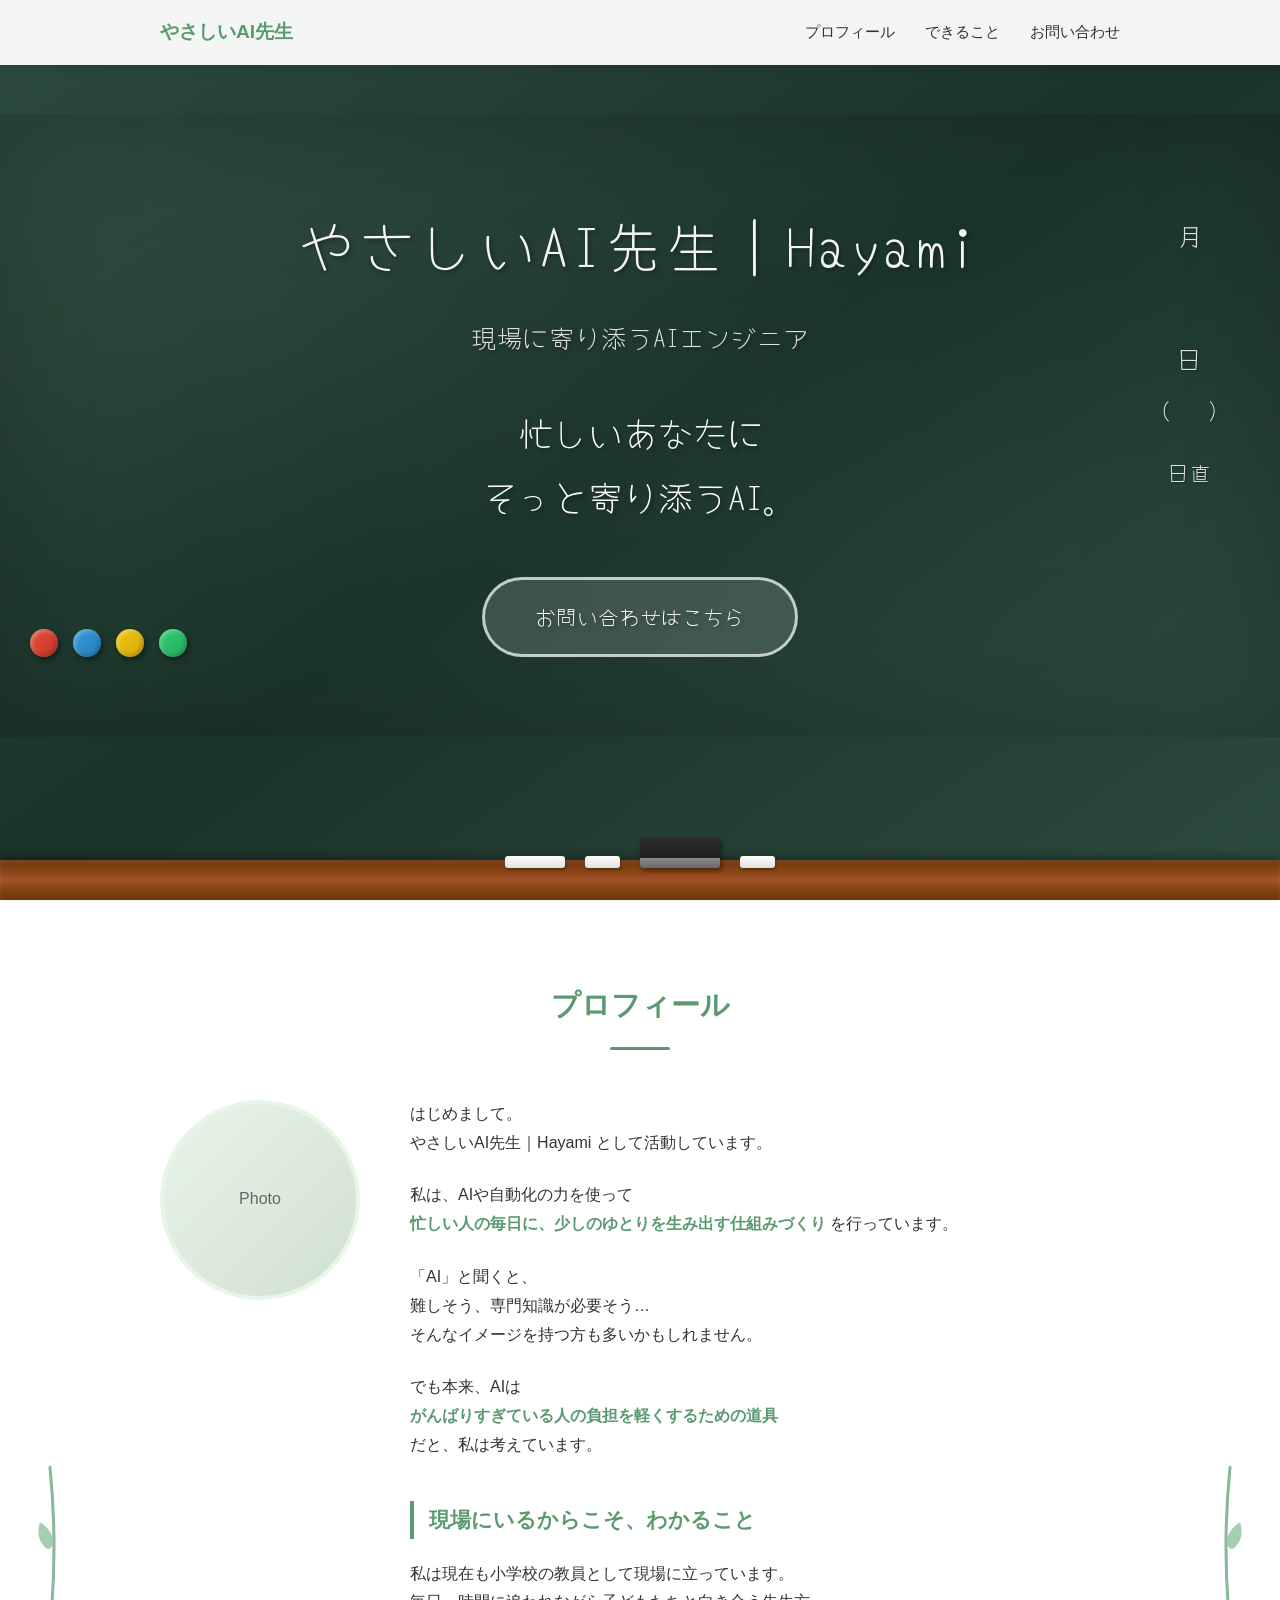
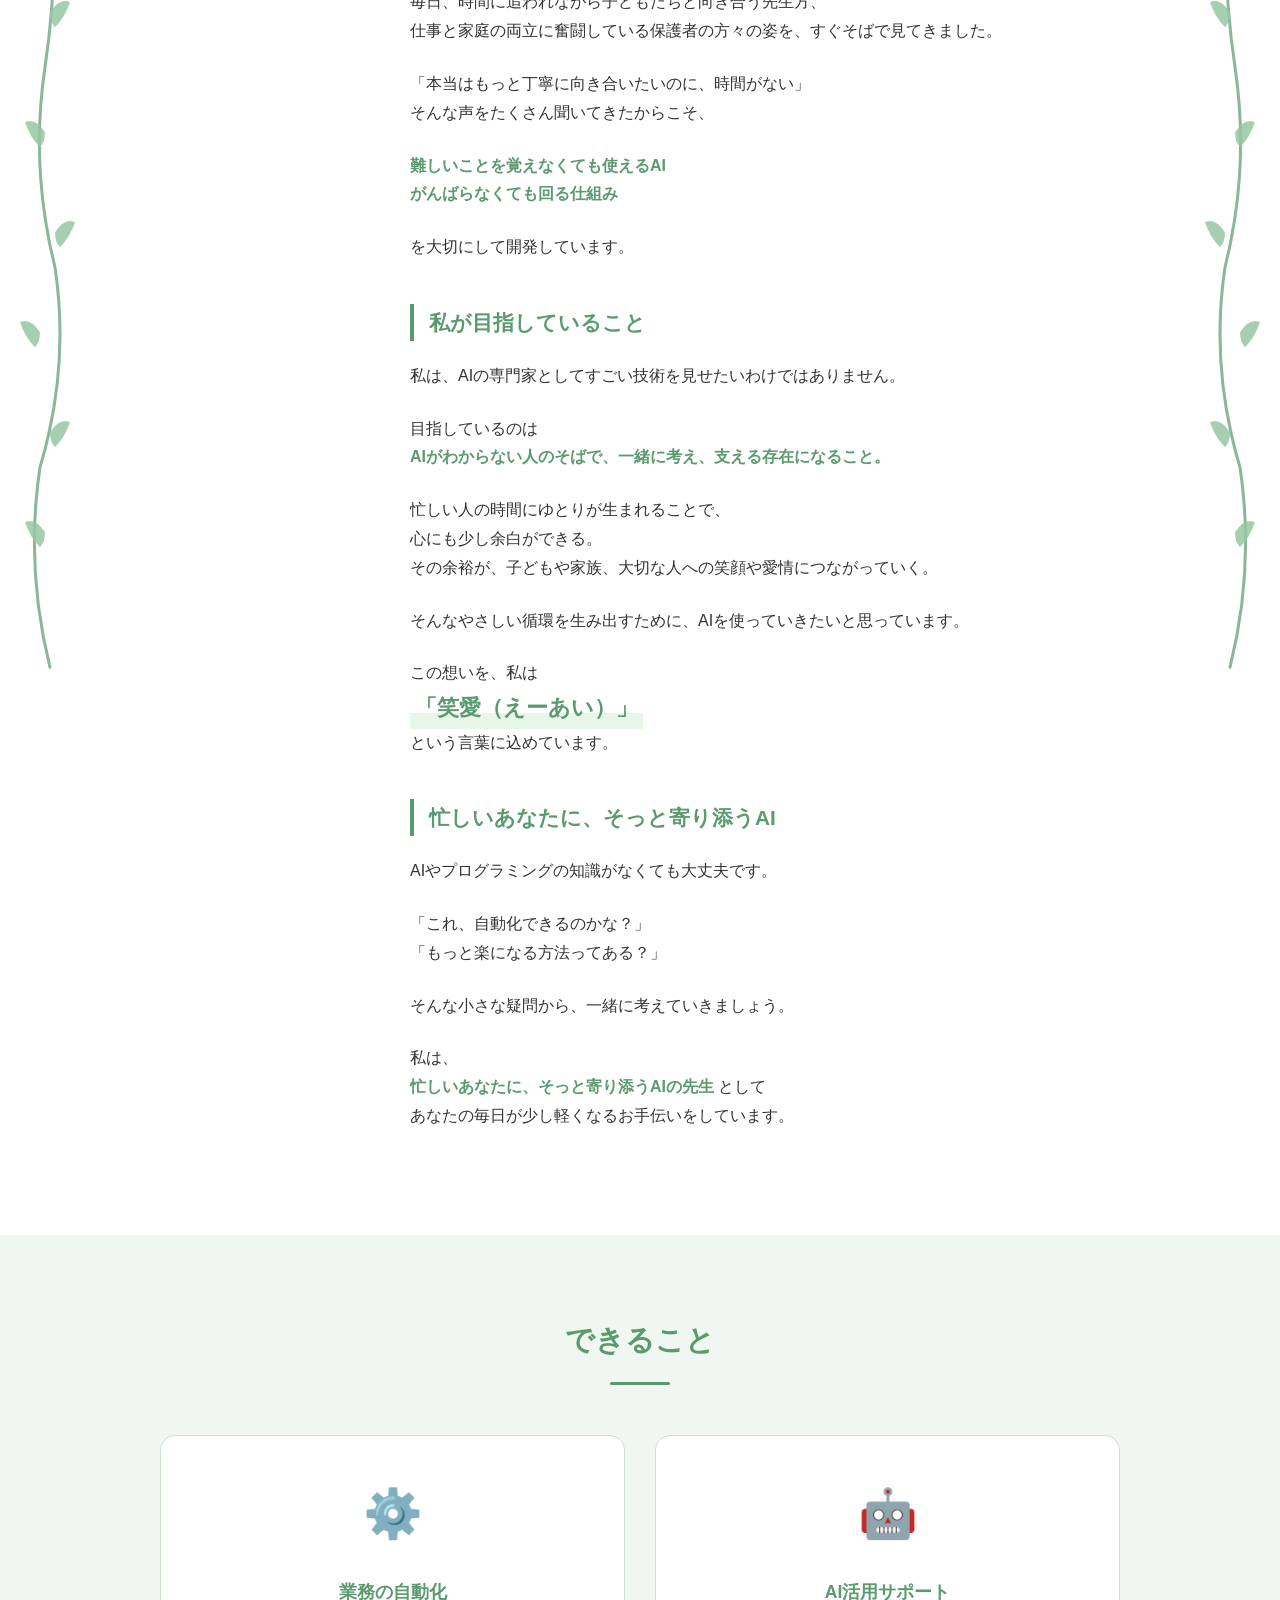
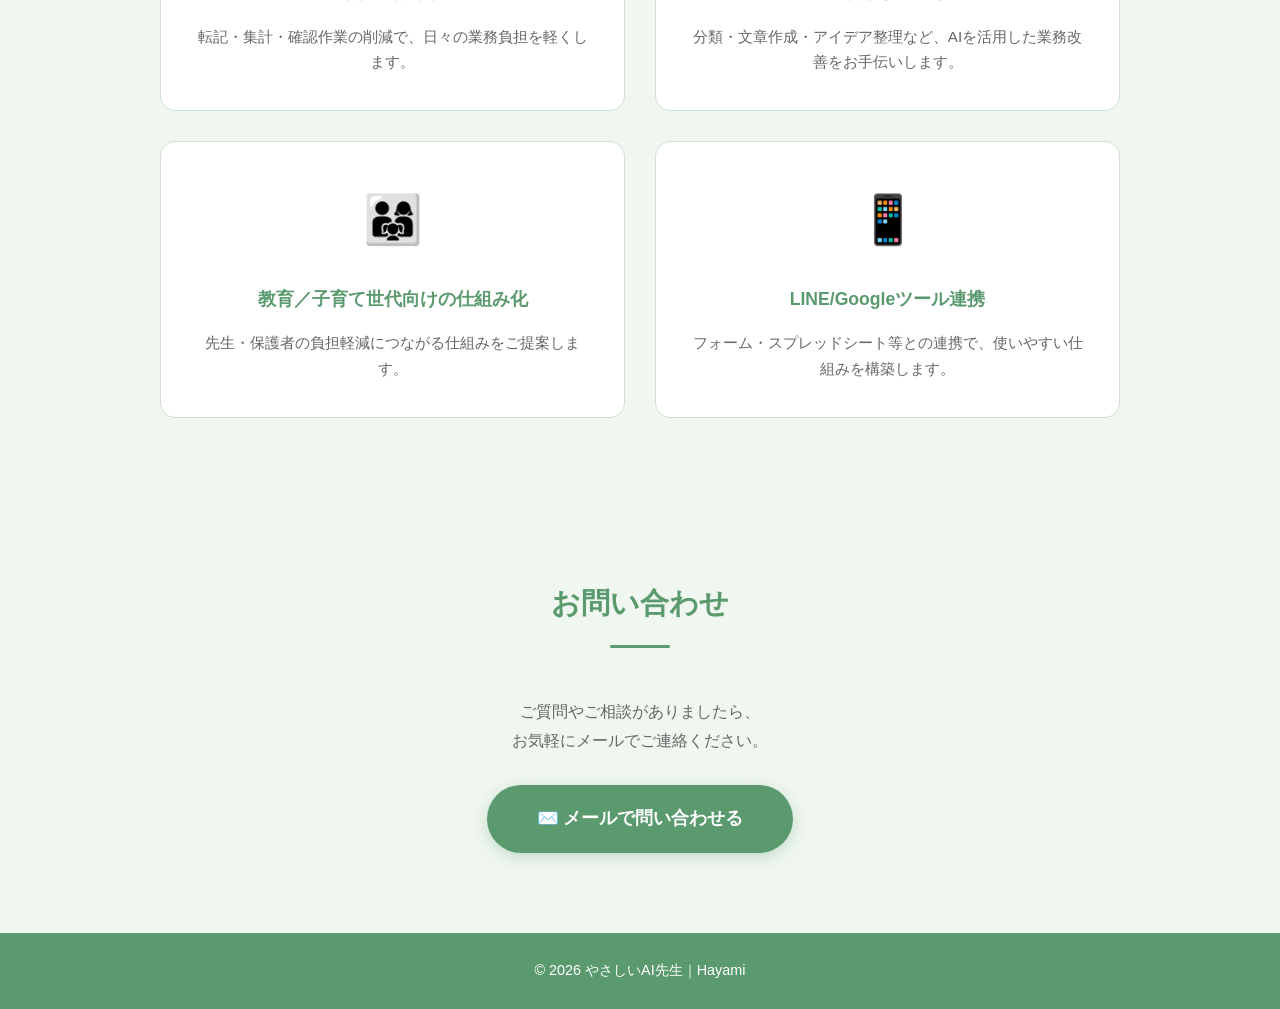
==== commit 54aa52d1: "Update: 黒板デザイン実装完了 【実装内容】 - Google Fonts導入（Yomogi） - 黒板風背景（画面全体） - 木枠（下のみ）、チョーク、黒板消し - マグネット（赤・青・黄・緑" ====
--- a/index.html
+++ b/index.html
@@ -34,9 +34,30 @@
       <div class="chalkboard-inner">
         <h1 class="hero-name">やさしいAI先生｜Hayami</h1>
         <p class="hero-title">現場に寄り添うAIエンジニア</p>
-        <p class="hero-catch">忙しいあなたに、そっと寄り添うAI。</p>
+        <p class="hero-catch">忙しいあなたに<br>そっと寄り添うAI。</p>
         <a href="#contact" class="hero-button">お問い合わせはこちら</a>
       </div>
+      <!-- 日付・日直 -->
+      <div class="chalkboard-date">
+        <div class="date-item month">月</div>
+        <div class="date-item">日</div>
+        <div class="date-item">（　）</div>
+        <div class="date-item duty">日直</div>
+      </div>
+      <!-- マグネット -->
+      <div class="magnets">
+        <div class="magnet magnet-red"></div>
+        <div class="magnet magnet-blue"></div>
+        <div class="magnet magnet-yellow"></div>
+        <div class="magnet magnet-green"></div>
+      </div>
+    </div>
+    <!-- チョークと黒板消し -->
+    <div class="chalk-tray">
+      <div class="chalk"></div>
+      <div class="chalk chalk-short"></div>
+      <div class="eraser"></div>
+      <div class="chalk chalk-short"></div>
     </div>
   </section>
 
--- a/styles.css
+++ b/styles.css
@@ -150,22 +150,144 @@
   align-items: center;
   justify-content: center;
   text-align: center;
-  padding: 100px 20px 60px;
-  background: linear-gradient(135deg, var(--color-bg) 0%, var(--color-accent-light) 100%);
+  padding: 0 0 50px 0;
+  background: linear-gradient(145deg, #2d4a3e 0%, #1a3329 50%, #2d4a3e 100%);
+  position: relative;
+}
+
+/* 下の木枠（チョーク置き場） */
+.hero::after {
+  content: "";
+  position: absolute;
+  bottom: 0;
+  left: 0;
+  right: 0;
+  height: 40px;
+  background: linear-gradient(to top, #6B3510 0%, #8B4513 30%, #A0522D 50%, #8B4513 70%, #6B3510 100%);
+  box-shadow:
+    0 -4px 8px rgba(0, 0, 0, 0.3),
+    inset 0 2px 4px rgba(255, 255, 255, 0.1);
+  z-index: 10;
+}
+
+/* チョークと黒板消し */
+.chalk-tray {
+  position: absolute;
+  bottom: 32px;
+  left: 50%;
+  transform: translateX(-50%);
+  display: flex;
+  align-items: flex-end;
+  gap: 20px;
+  z-index: 11;
+}
+
+/* チョーク（白） */
+.chalk {
+  width: 60px;
+  height: 12px;
+  background: linear-gradient(to bottom, #ffffff 0%, #f0f0f0 50%, #e0e0e0 100%);
+  border-radius: 3px;
+  box-shadow: 1px 2px 3px rgba(0, 0, 0, 0.3);
+}
+
+.chalk-short {
+  width: 35px;
+}
+
+/* 黒板消し */
+.eraser {
+  width: 80px;
+  height: 30px;
+  background: linear-gradient(to bottom, #2c2c2c 0%, #1a1a1a 100%);
+  border-radius: 3px;
+  position: relative;
+  box-shadow: 2px 3px 5px rgba(0, 0, 0, 0.4);
+}
+
+.eraser::before {
+  content: "";
+  position: absolute;
+  bottom: 0;
+  left: 0;
+  right: 0;
+  height: 10px;
+  background: linear-gradient(to bottom, #8B8B8B 0%, #696969 100%);
+  border-radius: 0 0 3px 3px;
+}
+
+/* 日付・日直 */
+.chalkboard-date {
+  position: absolute;
+  top: 100px;
+  right: 50px;
+  font-family: "Yomogi", cursive;
+  color: rgba(255, 255, 255, 0.85);
+  text-shadow: 1px 1px 2px rgba(0, 0, 0, 0.3);
+  display: flex;
+  flex-direction: column;
+  align-items: center;
+  gap: 8px;
+}
+
+.chalkboard-date .date-item {
+  font-size: 1.5rem;
+  letter-spacing: 0.1em;
+}
+
+.chalkboard-date .date-item.month {
+  margin-bottom: 3em;
+}
+
+.chalkboard-date .date-item.duty {
+  margin-top: 15px;
+  font-size: 1.3rem;
+}
+
+/* マグネット */
+.magnets {
+  position: absolute;
+  bottom: 80px;
+  left: 30px;
+  display: flex;
+  gap: 15px;
+  z-index: 5;
+}
+
+.magnet {
+  width: 28px;
+  height: 28px;
+  border-radius: 50%;
+  box-shadow:
+    2px 3px 5px rgba(0, 0, 0, 0.4),
+    inset -2px -2px 4px rgba(0, 0, 0, 0.2),
+    inset 2px 2px 4px rgba(255, 255, 255, 0.3);
+}
+
+.magnet-red {
+  background: linear-gradient(135deg, #e74c3c 0%, #c0392b 100%);
+}
+
+.magnet-blue {
+  background: linear-gradient(135deg, #3498db 0%, #2980b9 100%);
+}
+
+.magnet-yellow {
+  background: linear-gradient(135deg, #f1c40f 0%, #d4ac0d 100%);
+}
+
+.magnet-green {
+  background: linear-gradient(135deg, #2ecc71 0%, #27ae60 100%);
 }
 
 .chalkboard {
-  background: linear-gradient(145deg, #2d4a3e 0%, #1a3329 50%, #2d4a3e 100%);
-  border: 16px solid #8B4513;
-  border-radius: 8px;
-  padding: 50px 60px;
-  box-shadow:
-    inset 0 0 30px rgba(0, 0, 0, 0.3),
-    0 10px 30px rgba(0, 0, 0, 0.3),
-    0 0 0 4px #6B3510,
-    0 0 0 8px #8B4513;
+  width: 100%;
+  max-width: none;
+  padding: 80px 40px;
   position: relative;
-  max-width: 800px;
+  background: transparent;
+  border: none;
+  box-shadow: inset 0 0 100px rgba(0, 0, 0, 0.2);
 }
 
 .chalkboard::before {
@@ -184,58 +306,60 @@
 .chalkboard-inner {
   position: relative;
   z-index: 1;
+  max-width: 900px;
+  margin: 0 auto;
 }
 
 .hero-name {
   font-family: "Yomogi", cursive;
-  font-size: 2.5rem;
+  font-size: 3.5rem;
   font-weight: normal;
-  color: rgba(255, 255, 255, 0.92);
-  margin-bottom: 15px;
+  color: rgba(255, 255, 255, 0.95);
+  margin-bottom: 20px;
   text-shadow:
-    1px 1px 2px rgba(0, 0, 0, 0.3),
-    0 0 10px rgba(255, 255, 255, 0.1);
-  letter-spacing: 0.05em;
+    2px 2px 4px rgba(0, 0, 0, 0.4),
+    0 0 20px rgba(255, 255, 255, 0.1);
+  letter-spacing: 0.08em;
 }
 
 .hero-title {
   font-family: "Yomogi", cursive;
-  font-size: 1.3rem;
-  color: rgba(255, 255, 255, 0.8);
-  margin-bottom: 30px;
-  text-shadow: 1px 1px 2px rgba(0, 0, 0, 0.3);
+  font-size: 1.6rem;
+  color: rgba(255, 255, 255, 0.85);
+  margin-bottom: 40px;
+  text-shadow: 2px 2px 4px rgba(0, 0, 0, 0.4);
 }
 
 .hero-catch {
   font-family: "Yomogi", cursive;
-  font-size: 1.6rem;
-  color: rgba(255, 255, 255, 0.95);
-  margin-bottom: 40px;
+  font-size: 2.2rem;
+  color: rgba(255, 255, 255, 0.98);
+  margin-bottom: 50px;
   line-height: 1.8;
   text-shadow:
-    1px 1px 2px rgba(0, 0, 0, 0.3),
-    0 0 15px rgba(255, 255, 255, 0.1);
+    2px 2px 4px rgba(0, 0, 0, 0.4),
+    0 0 20px rgba(255, 255, 255, 0.1);
 }
 
 .hero-button {
   display: inline-block;
-  padding: 15px 40px;
+  padding: 18px 50px;
   background-color: rgba(255, 255, 255, 0.15);
   color: white;
   text-decoration: none;
   font-family: "Yomogi", cursive;
-  font-size: 1.1rem;
-  border: 2px solid rgba(255, 255, 255, 0.6);
+  font-size: 1.3rem;
+  border: 3px solid rgba(255, 255, 255, 0.7);
   border-radius: 50px;
   transition: var(--transition);
-  text-shadow: 1px 1px 2px rgba(0, 0, 0, 0.3);
+  text-shadow: 2px 2px 4px rgba(0, 0, 0, 0.4);
 }
 
 .hero-button:hover {
   background-color: rgba(255, 255, 255, 0.25);
-  border-color: rgba(255, 255, 255, 0.9);
-  transform: translateY(-2px);
-  box-shadow: 0 5px 20px rgba(0, 0, 0, 0.3);
+  border-color: rgba(255, 255, 255, 0.95);
+  transform: translateY(-3px);
+  box-shadow: 0 8px 25px rgba(0, 0, 0, 0.4);
 }
 
 /* ========================================
@@ -509,15 +633,50 @@
   }
 
   /* 黒板 */
+  .hero {
+    min-height: auto;
+    padding: 70px 0 35px 0;
+  }
+
+  .hero::after {
+    height: 30px;
+  }
+
   .chalkboard {
-    border-width: 10px;
-    padding: 30px 25px;
-    margin: 0 10px;
-    box-shadow:
-      inset 0 0 20px rgba(0, 0, 0, 0.3),
-      0 8px 20px rgba(0, 0, 0, 0.3),
-      0 0 0 3px #6B3510,
-      0 0 0 6px #8B4513;
+    padding: 40px 20px;
+  }
+
+  .chalk-tray {
+    gap: 15px;
+    bottom: 24px;
+  }
+
+  .chalk {
+    width: 50px;
+    height: 10px;
+  }
+
+  .chalk-short {
+    width: 28px;
+  }
+
+  .eraser {
+    width: 65px;
+    height: 25px;
+  }
+
+  .eraser::before {
+    height: 8px;
+  }
+
+  /* モバイルでは月日曜日日直を非表示 */
+  .chalkboard-date {
+    display: none;
+  }
+
+  /* モバイルではマグネットを非表示 */
+  .magnets {
+    display: none;
   }
 
   /* 蔦と花（タブレット以下では非表示） */
@@ -578,25 +737,29 @@
 
   /* ヒーロー */
   .hero {
-    padding: 100px 10px 50px;
+    min-height: auto;
+    padding: 70px 0 35px 0;
   }
 
   .hero-name {
-    font-size: 1.6rem;
+    font-size: 1.8rem;
   }
 
   .hero-title {
     font-size: 1rem;
+    margin-bottom: 20px;
   }
 
   .hero-catch {
-    font-size: 1.15rem;
-    line-height: 1.7;
+    font-size: 1.2rem;
+    line-height: 1.6;
+    margin-bottom: 30px;
   }
 
   .hero-button {
     padding: 12px 30px;
     font-size: 0.95rem;
+    margin-bottom: 10px;
   }
 
   /* プロフィール */
@@ -651,26 +814,60 @@
     font-size: 15px;
   }
 
+  .hero {
+    padding: 60px 0 30px 0;
+  }
+
+  .hero::after {
+    height: 22px;
+  }
+
   .chalkboard {
-    border-width: 8px;
-    padding: 25px 20px;
-    box-shadow:
-      inset 0 0 15px rgba(0, 0, 0, 0.3),
-      0 6px 15px rgba(0, 0, 0, 0.3),
-      0 0 0 2px #6B3510,
-      0 0 0 4px #8B4513;
+    padding: 25px 15px;
+  }
+
+  .chalk-tray {
+    gap: 8px;
+    bottom: 16px;
+  }
+
+  .chalk {
+    width: 35px;
+    height: 7px;
+  }
+
+  .chalk-short {
+    width: 20px;
+  }
+
+  .eraser {
+    width: 50px;
+    height: 18px;
+  }
+
+  .eraser::before {
+    height: 5px;
   }
 
   .hero-name {
     font-size: 1.4rem;
+    margin-bottom: 8px;
   }
 
   .hero-title {
-    font-size: 0.9rem;
+    font-size: 0.85rem;
+    margin-bottom: 15px;
   }
 
   .hero-catch {
-    font-size: 1.05rem;
+    font-size: 1rem;
+    margin-bottom: 20px;
+  }
+
+  .hero-button {
+    padding: 10px 22px;
+    font-size: 0.8rem;
+    margin-bottom: 15px;
   }
 
   .profile-placeholder {
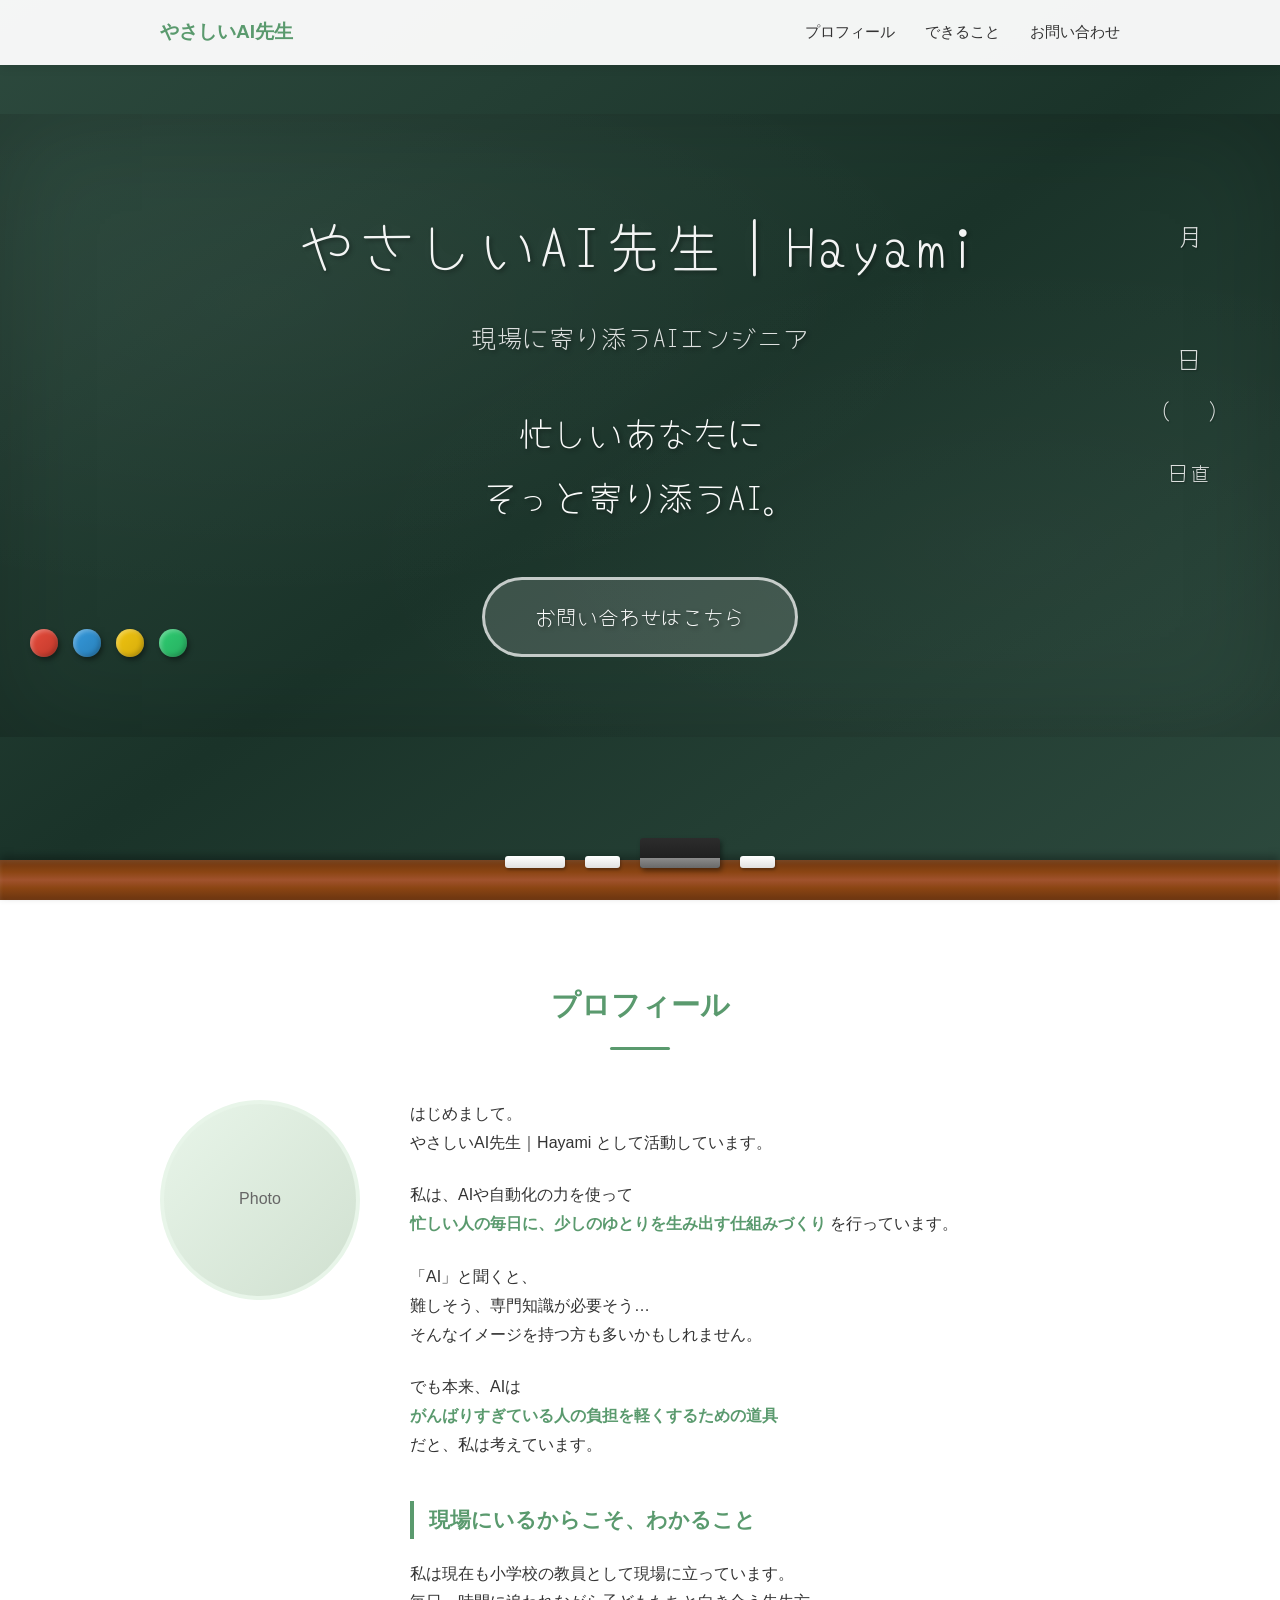
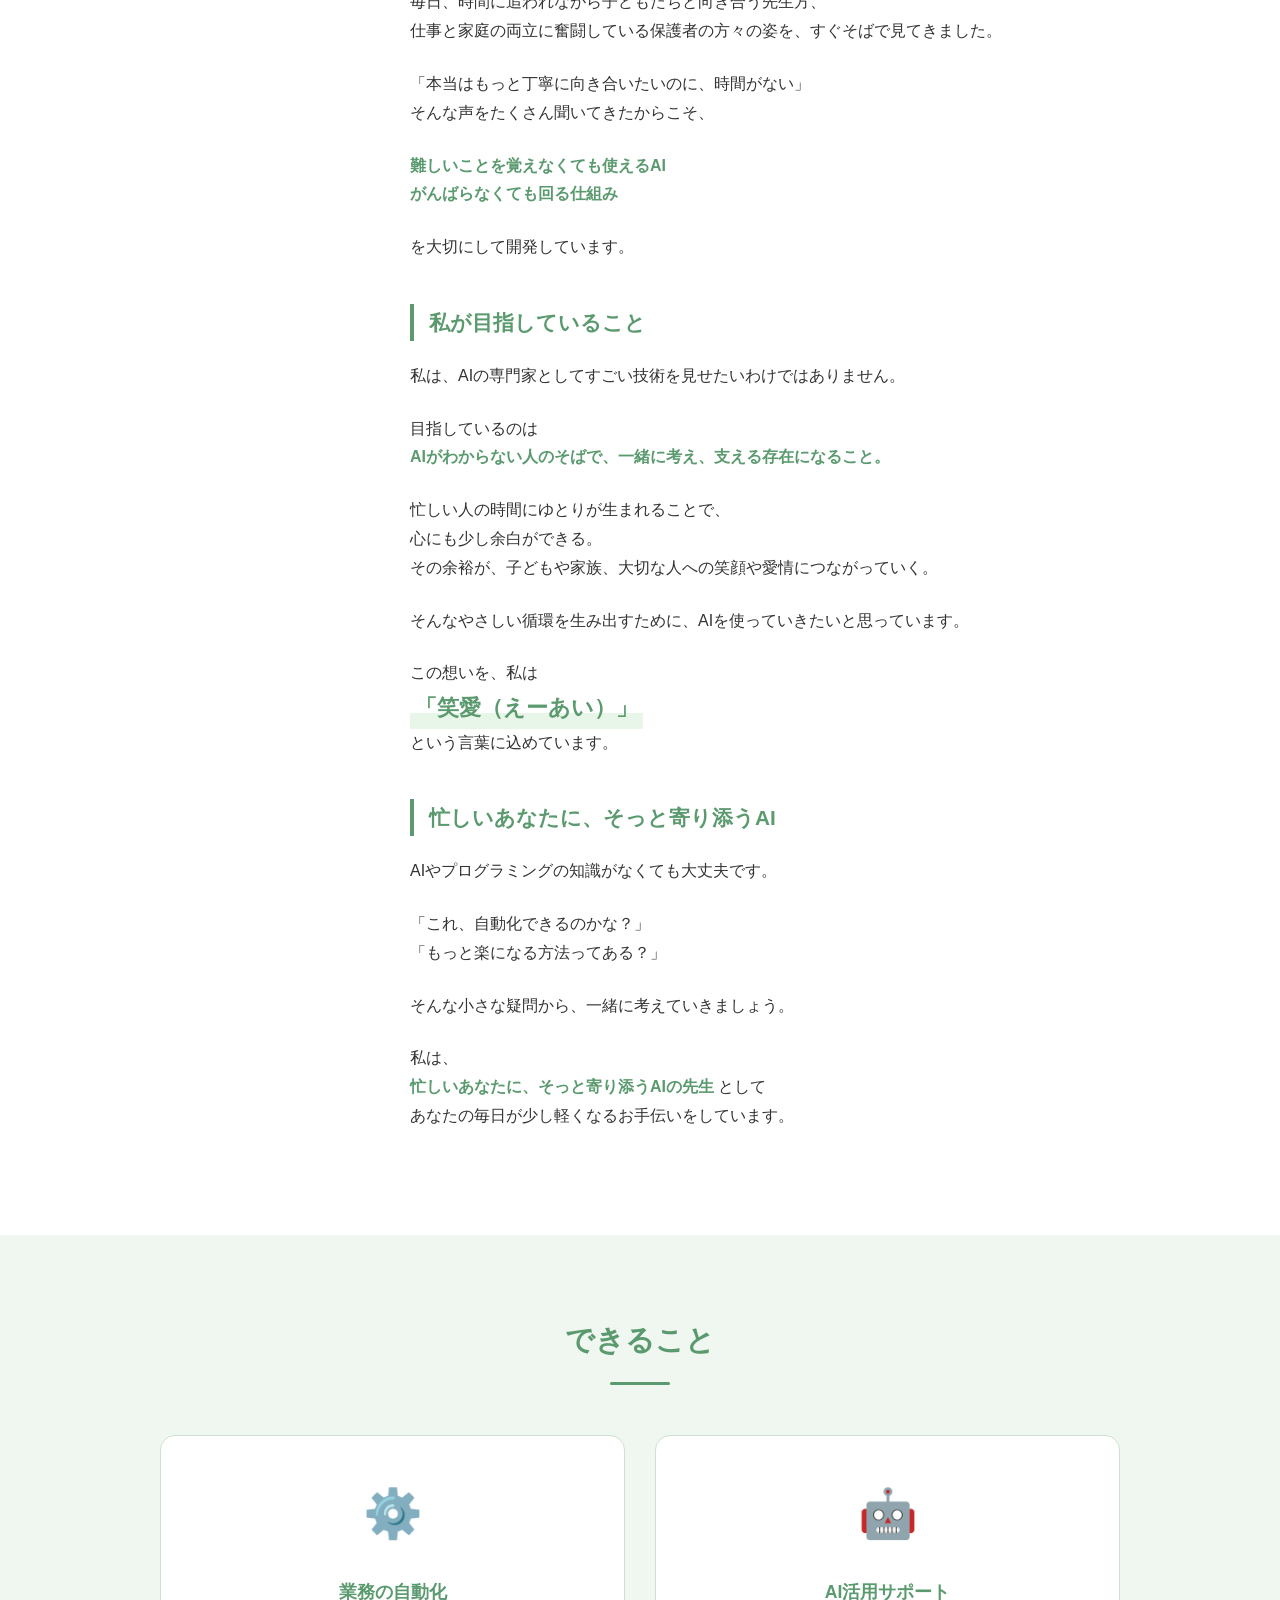
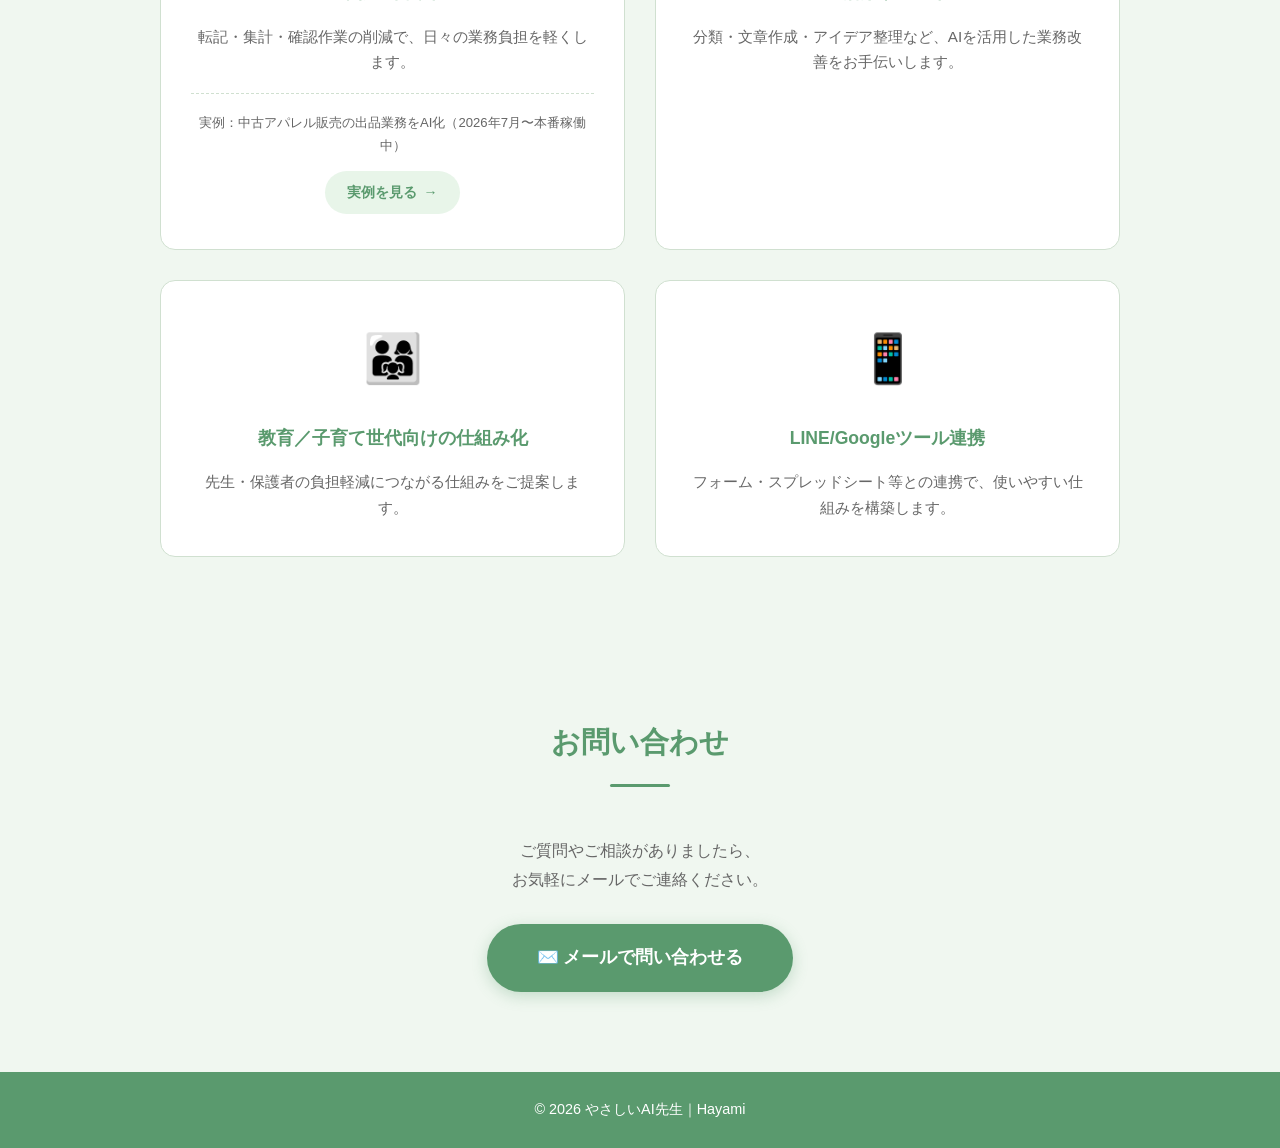
==== commit ff28060c: "Update: 蔦・花のSVG装飾を実装／実例カードの導線を追加 - プロフィール両サイドに蔦と花のSVGを配置（スクロールでフェードイン） - 「業務の自動化」カードに実例1行と「実例を見る →」ボ" ====
--- a/index.html
+++ b/index.html
@@ -65,80 +65,106 @@
   <section class="profile section" id="profile">
     <!-- 左側の蔦と花 -->
     <div class="vine-decoration vine-left">
-      <svg viewBox="0 0 60 800" xmlns="http://www.w3.org/2000/svg" class="vine-svg">
-        <path class="vine-stem" d="M30 0 Q40 100 25 200 Q10 300 35 400 Q50 500 20 600 Q5 700 30 800" fill="none" stroke="#5A9A6E" stroke-width="3"/>
-        <path class="vine-leaf" d="M25 80 Q15 70 20 55 Q30 60 35 75 Q30 85 25 80" fill="#6BAF7E"/>
-        <path class="vine-leaf" d="M35 160 Q45 150 50 135 Q40 130 30 145 Q30 155 35 160" fill="#6BAF7E"/>
-        <path class="vine-leaf" d="M20 280 Q10 270 5 255 Q15 250 25 265 Q25 275 20 280" fill="#6BAF7E"/>
-        <path class="vine-leaf" d="M40 380 Q50 370 55 355 Q45 350 35 365 Q35 375 40 380" fill="#6BAF7E"/>
-        <path class="vine-leaf" d="M15 480 Q5 470 0 455 Q10 450 20 465 Q20 475 15 480" fill="#6BAF7E"/>
-        <path class="vine-leaf" d="M35 580 Q45 570 50 555 Q40 550 30 565 Q30 575 35 580" fill="#6BAF7E"/>
-        <path class="vine-leaf" d="M20 680 Q10 670 5 655 Q15 650 25 665 Q25 675 20 680" fill="#6BAF7E"/>
+      <svg viewBox="0 0 60 1600" preserveAspectRatio="none" xmlns="http://www.w3.org/2000/svg" class="vine-svg fade-in">
+        <path class="vine-stem" d="M30 0 Q40 100 25 200 Q10 300 35 400 Q50 500 20 600 Q5 700 30 800 Q45 900 25 1000 Q10 1100 35 1200 Q50 1300 20 1400 Q5 1500 30 1600" fill="none" stroke="#5A9A6E" stroke-width="3"/>
+        <path class="vine-leaf" d="M32 25 Q22 15 27 0 Q37 5 42 20 Q37 30 32 25" fill="#6BAF7E"/>
+        <path class="vine-leaf" d="M25 105 Q15 95 20 80 Q30 85 35 100 Q30 110 25 105" fill="#6BAF7E"/>
+        <path class="vine-leaf" d="M38 185 Q48 175 53 160 Q43 155 33 170 Q33 180 38 185" fill="#6BAF7E"/>
+        <path class="vine-leaf" d="M22 265 Q12 255 7 240 Q17 235 27 250 Q27 260 22 265" fill="#6BAF7E"/>
+        <path class="vine-leaf" d="M38 345 Q48 335 53 320 Q43 315 33 330 Q33 340 38 345" fill="#6BAF7E"/>
+        <path class="vine-leaf" d="M20 425 Q10 415 5 400 Q15 395 25 410 Q25 420 20 425" fill="#6BAF7E"/>
+        <path class="vine-leaf" d="M40 505 Q50 495 55 480 Q45 475 35 490 Q35 500 40 505" fill="#6BAF7E"/>
+        <path class="vine-leaf" d="M18 585 Q8 575 3 560 Q13 555 23 570 Q23 580 18 585" fill="#6BAF7E"/>
+        <path class="vine-leaf" d="M38 665 Q48 655 53 640 Q43 635 33 650 Q33 660 38 665" fill="#6BAF7E"/>
+        <path class="vine-leaf" d="M22 745 Q12 735 7 720 Q17 715 27 730 Q27 740 22 745" fill="#6BAF7E"/>
+        <path class="vine-leaf" d="M38 825 Q48 815 53 800 Q43 795 33 810 Q33 820 38 825" fill="#6BAF7E"/>
+        <path class="vine-leaf" d="M20 905 Q10 895 5 880 Q15 875 25 890 Q25 900 20 905" fill="#6BAF7E"/>
+        <path class="vine-leaf" d="M40 985 Q50 975 55 960 Q45 955 35 970 Q35 980 40 985" fill="#6BAF7E"/>
+        <path class="vine-leaf" d="M18 1065 Q8 1055 3 1040 Q13 1035 23 1050 Q23 1060 18 1065" fill="#6BAF7E"/>
+        <path class="vine-leaf" d="M38 1145 Q48 1135 53 1120 Q43 1115 33 1130 Q33 1140 38 1145" fill="#6BAF7E"/>
+        <path class="vine-leaf" d="M22 1225 Q12 1215 7 1200 Q17 1195 27 1210 Q27 1220 22 1225" fill="#6BAF7E"/>
+        <path class="vine-leaf" d="M38 1305 Q48 1295 53 1280 Q43 1275 33 1290 Q33 1300 38 1305" fill="#6BAF7E"/>
+        <path class="vine-leaf" d="M20 1385 Q10 1375 5 1360 Q15 1355 25 1370 Q25 1380 20 1385" fill="#6BAF7E"/>
+        <path class="vine-leaf" d="M38 1465 Q48 1455 53 1440 Q43 1435 33 1450 Q33 1460 38 1465" fill="#6BAF7E"/>
+        <path class="vine-leaf" d="M22 1545 Q12 1535 7 1520 Q17 1515 27 1530 Q27 1540 22 1545" fill="#6BAF7E"/>
       </svg>
       <div class="flower flower-1 fade-in">
         <svg viewBox="0 0 40 40" xmlns="http://www.w3.org/2000/svg">
-          <circle cx="20" cy="20" r="5" fill="#FFD700"/>
-          <ellipse cx="20" cy="8" rx="5" ry="8" fill="white"/>
-          <ellipse cx="20" cy="32" rx="5" ry="8" fill="white"/>
-          <ellipse cx="8" cy="20" rx="8" ry="5" fill="white"/>
-          <ellipse cx="32" cy="20" rx="8" ry="5" fill="white"/>
-          <ellipse cx="11" cy="11" rx="5" ry="7" fill="white" transform="rotate(-45 11 11)"/>
-          <ellipse cx="29" cy="11" rx="5" ry="7" fill="white" transform="rotate(45 29 11)"/>
-          <ellipse cx="11" cy="29" rx="5" ry="7" fill="white" transform="rotate(45 11 29)"/>
-          <ellipse cx="29" cy="29" rx="5" ry="7" fill="white" transform="rotate(-45 29 29)"/>
+          <ellipse cx="20" cy="8" rx="5" ry="8" fill="#F4A7C1"/>
+          <ellipse cx="20" cy="32" rx="5" ry="8" fill="#F4A7C1"/>
+          <ellipse cx="8" cy="20" rx="8" ry="5" fill="#F4A7C1"/>
+          <ellipse cx="32" cy="20" rx="8" ry="5" fill="#F4A7C1"/>
+          <ellipse cx="11" cy="11" rx="5" ry="7" fill="#F4A7C1" transform="rotate(-45 11 11)"/>
+          <ellipse cx="29" cy="11" rx="5" ry="7" fill="#F4A7C1" transform="rotate(45 29 11)"/>
+          <ellipse cx="11" cy="29" rx="5" ry="7" fill="#F4A7C1" transform="rotate(45 11 29)"/>
+          <ellipse cx="29" cy="29" rx="5" ry="7" fill="#F4A7C1" transform="rotate(-45 29 29)"/>
+          <circle cx="20" cy="20" r="5" fill="#FFD700"/>
         </svg>
       </div>
       <div class="flower flower-2 fade-in">
         <svg viewBox="0 0 40 40" xmlns="http://www.w3.org/2000/svg">
-          <circle cx="20" cy="20" r="5" fill="#FFD700"/>
-          <ellipse cx="20" cy="8" rx="5" ry="8" fill="white"/>
-          <ellipse cx="20" cy="32" rx="5" ry="8" fill="white"/>
-          <ellipse cx="8" cy="20" rx="8" ry="5" fill="white"/>
-          <ellipse cx="32" cy="20" rx="8" ry="5" fill="white"/>
-          <ellipse cx="11" cy="11" rx="5" ry="7" fill="white" transform="rotate(-45 11 11)"/>
-          <ellipse cx="29" cy="11" rx="5" ry="7" fill="white" transform="rotate(45 29 11)"/>
-          <ellipse cx="11" cy="29" rx="5" ry="7" fill="white" transform="rotate(45 11 29)"/>
-          <ellipse cx="29" cy="29" rx="5" ry="7" fill="white" transform="rotate(-45 29 29)"/>
+          <ellipse cx="20" cy="8" rx="5" ry="8" fill="#F4A7C1"/>
+          <ellipse cx="20" cy="32" rx="5" ry="8" fill="#F4A7C1"/>
+          <ellipse cx="8" cy="20" rx="8" ry="5" fill="#F4A7C1"/>
+          <ellipse cx="32" cy="20" rx="8" ry="5" fill="#F4A7C1"/>
+          <ellipse cx="11" cy="11" rx="5" ry="7" fill="#F4A7C1" transform="rotate(-45 11 11)"/>
+          <ellipse cx="29" cy="11" rx="5" ry="7" fill="#F4A7C1" transform="rotate(45 29 11)"/>
+          <ellipse cx="11" cy="29" rx="5" ry="7" fill="#F4A7C1" transform="rotate(45 11 29)"/>
+          <ellipse cx="29" cy="29" rx="5" ry="7" fill="#F4A7C1" transform="rotate(-45 29 29)"/>
+          <circle cx="20" cy="20" r="5" fill="#FFD700"/>
         </svg>
       </div>
     </div>
 
     <!-- 右側の蔦と花 -->
     <div class="vine-decoration vine-right">
-      <svg viewBox="0 0 60 800" xmlns="http://www.w3.org/2000/svg" class="vine-svg">
-        <path class="vine-stem" d="M30 0 Q20 100 35 200 Q50 300 25 400 Q10 500 40 600 Q55 700 30 800" fill="none" stroke="#5A9A6E" stroke-width="3"/>
-        <path class="vine-leaf" d="M35 80 Q45 70 40 55 Q30 60 25 75 Q30 85 35 80" fill="#6BAF7E"/>
-        <path class="vine-leaf" d="M25 160 Q15 150 10 135 Q20 130 30 145 Q30 155 25 160" fill="#6BAF7E"/>
-        <path class="vine-leaf" d="M40 280 Q50 270 55 255 Q45 250 35 265 Q35 275 40 280" fill="#6BAF7E"/>
-        <path class="vine-leaf" d="M20 380 Q10 370 5 355 Q15 350 25 365 Q25 375 20 380" fill="#6BAF7E"/>
-        <path class="vine-leaf" d="M45 480 Q55 470 60 455 Q50 450 40 465 Q40 475 45 480" fill="#6BAF7E"/>
-        <path class="vine-leaf" d="M25 580 Q15 570 10 555 Q20 550 30 565 Q30 575 25 580" fill="#6BAF7E"/>
-        <path class="vine-leaf" d="M40 680 Q50 670 55 655 Q45 650 35 665 Q35 675 40 680" fill="#6BAF7E"/>
+      <svg viewBox="0 0 60 1600" preserveAspectRatio="none" xmlns="http://www.w3.org/2000/svg" class="vine-svg fade-in">
+        <path class="vine-stem" d="M30 0 Q20 100 35 200 Q50 300 25 400 Q10 500 40 600 Q55 700 30 800 Q20 900 35 1000 Q50 1100 25 1200 Q10 1300 40 1400 Q55 1500 30 1600" fill="none" stroke="#5A9A6E" stroke-width="3"/>
+        <path class="vine-leaf" d="M28 25 Q38 15 33 0 Q23 5 18 20 Q23 30 28 25" fill="#6BAF7E"/>
+        <path class="vine-leaf" d="M35 105 Q45 95 40 80 Q30 85 25 100 Q30 110 35 105" fill="#6BAF7E"/>
+        <path class="vine-leaf" d="M22 185 Q12 175 7 160 Q17 155 27 170 Q27 180 22 185" fill="#6BAF7E"/>
+        <path class="vine-leaf" d="M38 265 Q48 255 53 240 Q43 235 33 250 Q33 260 38 265" fill="#6BAF7E"/>
+        <path class="vine-leaf" d="M22 345 Q12 335 7 320 Q17 315 27 330 Q27 340 22 345" fill="#6BAF7E"/>
+        <path class="vine-leaf" d="M40 425 Q50 415 55 400 Q45 395 35 410 Q35 420 40 425" fill="#6BAF7E"/>
+        <path class="vine-leaf" d="M20 505 Q10 495 5 480 Q15 475 25 490 Q25 500 20 505" fill="#6BAF7E"/>
+        <path class="vine-leaf" d="M42 585 Q52 575 57 560 Q47 555 37 570 Q37 580 42 585" fill="#6BAF7E"/>
+        <path class="vine-leaf" d="M22 665 Q12 655 7 640 Q17 635 27 650 Q27 660 22 665" fill="#6BAF7E"/>
+        <path class="vine-leaf" d="M38 745 Q48 735 53 720 Q43 715 33 730 Q33 740 38 745" fill="#6BAF7E"/>
+        <path class="vine-leaf" d="M22 825 Q12 815 7 800 Q17 795 27 810 Q27 820 22 825" fill="#6BAF7E"/>
+        <path class="vine-leaf" d="M40 905 Q50 895 55 880 Q45 875 35 890 Q35 900 40 905" fill="#6BAF7E"/>
+        <path class="vine-leaf" d="M20 985 Q10 975 5 960 Q15 955 25 970 Q25 980 20 985" fill="#6BAF7E"/>
+        <path class="vine-leaf" d="M42 1065 Q52 1055 57 1040 Q47 1035 37 1050 Q37 1060 42 1065" fill="#6BAF7E"/>
+        <path class="vine-leaf" d="M22 1145 Q12 1135 7 1120 Q17 1115 27 1130 Q27 1140 22 1145" fill="#6BAF7E"/>
+        <path class="vine-leaf" d="M38 1225 Q48 1215 53 1200 Q43 1195 33 1210 Q33 1220 38 1225" fill="#6BAF7E"/>
+        <path class="vine-leaf" d="M22 1305 Q12 1295 7 1280 Q17 1275 27 1290 Q27 1300 22 1305" fill="#6BAF7E"/>
+        <path class="vine-leaf" d="M40 1385 Q50 1375 55 1360 Q45 1355 35 1370 Q35 1380 40 1385" fill="#6BAF7E"/>
+        <path class="vine-leaf" d="M22 1465 Q12 1455 7 1440 Q17 1435 27 1450 Q27 1460 22 1465" fill="#6BAF7E"/>
+        <path class="vine-leaf" d="M38 1545 Q48 1535 53 1520 Q43 1515 33 1530 Q33 1540 38 1545" fill="#6BAF7E"/>
       </svg>
       <div class="flower flower-3 fade-in">
         <svg viewBox="0 0 40 40" xmlns="http://www.w3.org/2000/svg">
-          <circle cx="20" cy="20" r="5" fill="#FFD700"/>
-          <ellipse cx="20" cy="8" rx="5" ry="8" fill="white"/>
-          <ellipse cx="20" cy="32" rx="5" ry="8" fill="white"/>
-          <ellipse cx="8" cy="20" rx="8" ry="5" fill="white"/>
-          <ellipse cx="32" cy="20" rx="8" ry="5" fill="white"/>
-          <ellipse cx="11" cy="11" rx="5" ry="7" fill="white" transform="rotate(-45 11 11)"/>
-          <ellipse cx="29" cy="11" rx="5" ry="7" fill="white" transform="rotate(45 29 11)"/>
-          <ellipse cx="11" cy="29" rx="5" ry="7" fill="white" transform="rotate(45 11 29)"/>
-          <ellipse cx="29" cy="29" rx="5" ry="7" fill="white" transform="rotate(-45 29 29)"/>
+          <ellipse cx="20" cy="8" rx="5" ry="8" fill="#F4A7C1"/>
+          <ellipse cx="20" cy="32" rx="5" ry="8" fill="#F4A7C1"/>
+          <ellipse cx="8" cy="20" rx="8" ry="5" fill="#F4A7C1"/>
+          <ellipse cx="32" cy="20" rx="8" ry="5" fill="#F4A7C1"/>
+          <ellipse cx="11" cy="11" rx="5" ry="7" fill="#F4A7C1" transform="rotate(-45 11 11)"/>
+          <ellipse cx="29" cy="11" rx="5" ry="7" fill="#F4A7C1" transform="rotate(45 29 11)"/>
+          <ellipse cx="11" cy="29" rx="5" ry="7" fill="#F4A7C1" transform="rotate(45 11 29)"/>
+          <ellipse cx="29" cy="29" rx="5" ry="7" fill="#F4A7C1" transform="rotate(-45 29 29)"/>
+          <circle cx="20" cy="20" r="5" fill="#FFD700"/>
         </svg>
       </div>
       <div class="flower flower-4 fade-in">
         <svg viewBox="0 0 40 40" xmlns="http://www.w3.org/2000/svg">
-          <circle cx="20" cy="20" r="5" fill="#FFD700"/>
-          <ellipse cx="20" cy="8" rx="5" ry="8" fill="white"/>
-          <ellipse cx="20" cy="32" rx="5" ry="8" fill="white"/>
-          <ellipse cx="8" cy="20" rx="8" ry="5" fill="white"/>
-          <ellipse cx="32" cy="20" rx="8" ry="5" fill="white"/>
-          <ellipse cx="11" cy="11" rx="5" ry="7" fill="white" transform="rotate(-45 11 11)"/>
-          <ellipse cx="29" cy="11" rx="5" ry="7" fill="white" transform="rotate(45 29 11)"/>
-          <ellipse cx="11" cy="29" rx="5" ry="7" fill="white" transform="rotate(45 11 29)"/>
-          <ellipse cx="29" cy="29" rx="5" ry="7" fill="white" transform="rotate(-45 29 29)"/>
+          <ellipse cx="20" cy="8" rx="5" ry="8" fill="#F4A7C1"/>
+          <ellipse cx="20" cy="32" rx="5" ry="8" fill="#F4A7C1"/>
+          <ellipse cx="8" cy="20" rx="8" ry="5" fill="#F4A7C1"/>
+          <ellipse cx="32" cy="20" rx="8" ry="5" fill="#F4A7C1"/>
+          <ellipse cx="11" cy="11" rx="5" ry="7" fill="#F4A7C1" transform="rotate(-45 11 11)"/>
+          <ellipse cx="29" cy="11" rx="5" ry="7" fill="#F4A7C1" transform="rotate(45 29 11)"/>
+          <ellipse cx="11" cy="29" rx="5" ry="7" fill="#F4A7C1" transform="rotate(45 11 29)"/>
+          <ellipse cx="29" cy="29" rx="5" ry="7" fill="#F4A7C1" transform="rotate(-45 29 29)"/>
+          <circle cx="20" cy="20" r="5" fill="#FFD700"/>
         </svg>
       </div>
     </div>
@@ -208,6 +234,8 @@
           <div class="service-icon">⚙️</div>
           <h3 class="service-title">業務の自動化</h3>
           <p class="service-description">転記・集計・確認作業の削減で、日々の業務負担を軽くします。</p>
+          <p class="service-example">実例：中古アパレル販売の出品業務をAI化（2026年7月〜本番稼働中）</p>
+          <a class="service-link" href="works/listing-ai.html">実例を見る</a>
         </div>
 
         <div class="service-card fade-in">
--- a/styles.css
+++ b/styles.css
@@ -395,6 +395,15 @@
   opacity: 0.7;
 }
 
+.vine-svg.fade-in {
+  transform: none;
+  transition: opacity 1.5s ease;
+}
+
+.vine-svg.fade-in.visible {
+  opacity: 0.7;
+}
+
 .vine-stem {
   stroke-linecap: round;
 }
@@ -406,30 +415,30 @@
 /* 花の装飾 */
 .flower {
   position: absolute;
-  width: 35px;
-  height: 35px;
-  filter: drop-shadow(0 2px 4px rgba(0, 0, 0, 0.1));
+  width: 175px;
+  height: 175px;
+  filter: drop-shadow(0 4px 8px rgba(0, 0, 0, 0.12));
 }
 
 .vine-left .flower-1 {
-  top: 15%;
-  left: 15px;
+  top: 12%;
+  left: 30px;
 }
 
 .vine-left .flower-2 {
-  top: 55%;
-  left: 5px;
+  top: 52%;
+  left: 20px;
 }
 
 .vine-right .flower-3 {
-  top: 30%;
-  right: 15px;
+  top: 28%;
+  right: 80px;
   left: auto;
 }
 
 .vine-right .flower-4 {
-  top: 75%;
-  right: 5px;
+  top: 72%;
+  right: 70px;
   left: auto;
 }
 
@@ -506,6 +515,8 @@
   text-align: center;
   transition: var(--transition);
   border: 1px solid var(--color-border);
+  display: flex;
+  flex-direction: column;
 }
 
 .service-card:hover {
@@ -529,6 +540,47 @@
   font-size: 0.95rem;
   color: var(--color-text-light);
   line-height: 1.7;
+  flex-grow: 1;
+}
+
+/* カード内の実例（実績への導線） */
+.service-example {
+  margin-top: 18px;
+  padding-top: 18px;
+  border-top: 1px dashed var(--color-border);
+  font-size: 0.82rem;
+  color: var(--color-text-light);
+  line-height: 1.7;
+}
+
+.service-link {
+  display: inline-flex;
+  align-items: center;
+  gap: 6px;
+  align-self: center;
+  margin-top: 14px;
+  padding: 9px 22px;
+  background-color: var(--color-accent-light);
+  color: var(--color-accent);
+  text-decoration: none;
+  font-size: 0.88rem;
+  font-weight: bold;
+  border-radius: 50px;
+  transition: var(--transition);
+}
+
+.service-link::after {
+  content: "→";
+  transition: var(--transition);
+}
+
+.service-link:hover {
+  background-color: var(--color-accent);
+  color: white;
+}
+
+.service-link:hover::after {
+  transform: translateX(3px);
 }
 
 /* ========================================
